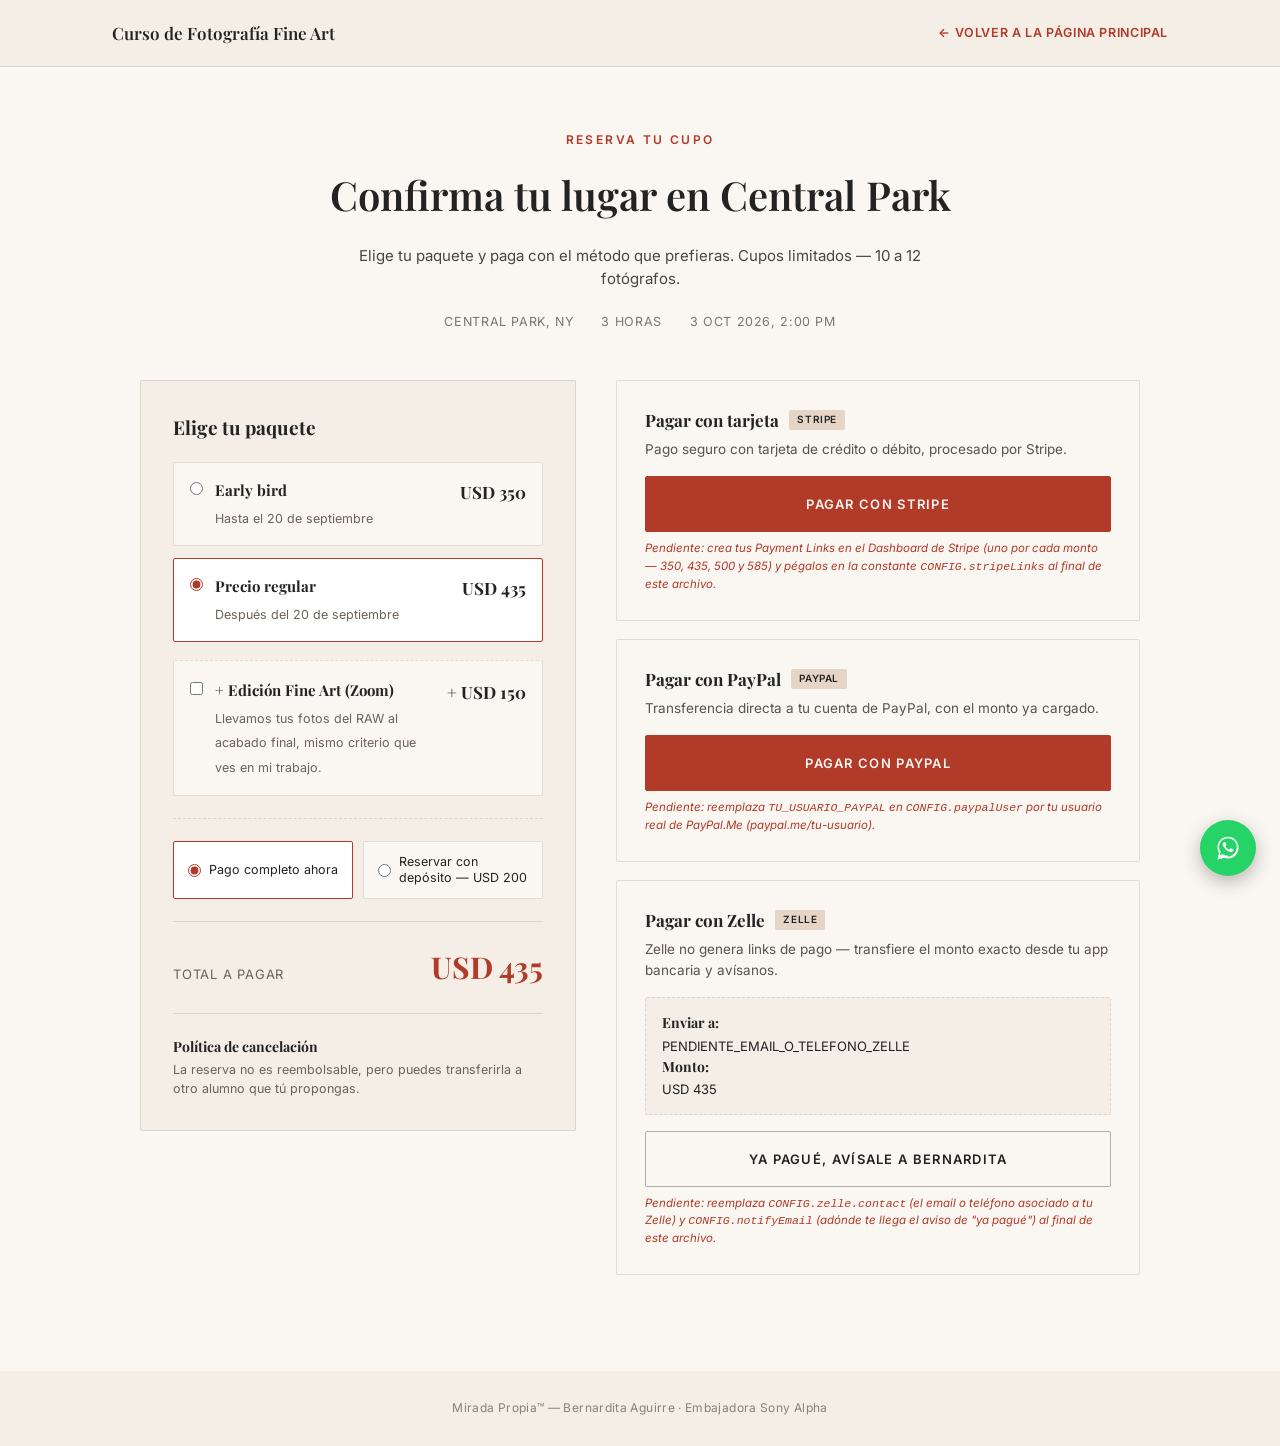
==== reserva.html @ dbe8ed49 "Rediseño del hero y 'Cómo funciona', logo real, WhatsApp, depósito $200, sección de transformación y" ====
<!DOCTYPE html>
<html lang="es">
<head>
<meta charset="UTF-8">
<meta name="viewport" content="width=device-width, initial-scale=1.0">
<title>Reserva tu cupo — Mirada Propia</title>
<link rel="preconnect" href="https://fonts.googleapis.com">
<link href="https://fonts.googleapis.com/css2?family=Playfair+Display:ital,wght@0,500;0,600;0,700;0,800;0,900;1,400;1,500;1,600&family=Inter:wght@400;500;600&display=swap" rel="stylesheet">
<meta name="description" content="Reserva tu cupo para el taller Mirada Propia en Central Park — 3 de octubre 2026. Paga con Stripe, PayPal o Zelle.">
<meta property="og:type" content="website">
<meta property="og:title" content="Reserva tu cupo — Mirada Propia">
<meta property="og:description" content="Taller de retrato Fine Art en Central Park, 3 de octubre 2026. Cupos limitados — 10 a 12 fotógrafos.">
<meta name="robots" content="noindex">
<link rel="icon" type="image/svg+xml" href="favicon.svg">
<link rel="stylesheet" href="styles.css">
</head>
<body>

<div class="page-header">
  <div class="wrap">
    <div class="brand">Curso de Fotografía Fine Art</div>
    <a href="index.html" class="back">← Volver a la página principal</a>
  </div>
</div>

<section class="checkout">
  <div class="wrap">
    <div class="checkout-head">
      <div class="kicker">Reserva tu cupo</div>
      <h1>Confirma tu lugar en Central Park</h1>
      <p>Elige tu paquete y paga con el método que prefieras. Cupos limitados — 10 a 12 fotógrafos.</p>
      <div class="checkout-facts">
        <span>Central Park, NY</span>
        <span>3 horas</span>
        <span>3 oct 2026, 2:00 PM</span>
      </div>
    </div>

    <div class="checkout-grid">
      <!-- ============ PACKAGE SELECTOR ============ -->
      <div class="package-card">
        <h2>Elige tu paquete</h2>

        <label class="package-option">
          <input type="radio" name="package" value="350" id="pkg-early" checked>
          <div class="opt-label">
            <b>Early bird</b>
            <span>Hasta el 20 de septiembre</span>
          </div>
          <div class="opt-price">USD 350</div>
        </label>

        <label class="package-option">
          <input type="radio" name="package" value="435" id="pkg-regular">
          <div class="opt-label">
            <b>Precio regular</b>
            <span>Después del 20 de septiembre</span>
          </div>
          <div class="opt-price">USD 435</div>
        </label>

        <label class="package-option addon-option">
          <input type="checkbox" id="pkg-addon" value="150">
          <div class="opt-label">
            <b>+ Edición Fine Art (Zoom)</b>
            <span>Llevamos tus fotos del RAW al acabado final, mismo criterio que ves en mi trabajo.</span>
          </div>
          <div class="opt-price">+ USD 150</div>
        </label>

        <div class="payment-mode">
          <label class="pm-option">
            <input type="radio" name="paymode" value="full" id="pm-full" checked>
            <span>Pago completo ahora</span>
          </label>
          <label class="pm-option">
            <input type="radio" name="paymode" value="deposit" id="pm-deposit">
            <span>Reservar con depósito — USD 200</span>
          </label>
        </div>

        <div class="total-row">
          <span class="label" id="total-label">Total a pagar</span>
          <span class="num">USD <span id="total-amount">350</span></span>
        </div>
        <div class="balance-row" id="balance-row">
          Saldo pendiente (se paga antes del taller): <b>USD <span id="balance-amount">150</span></b>
        </div>

        <div class="cancellation-note">
          <b>Política de cancelación</b>
          La reserva no es reembolsable, pero puedes transferirla a otro alumno que tú propongas.
        </div>
      </div>

      <!-- ============ PAYMENT METHODS ============ -->
      <div class="pay-methods">
        <div class="pay-card">
          <h3>Pagar con tarjeta <span class="pay-badge">Stripe</span></h3>
          <p>Pago seguro con tarjeta de crédito o débito, procesado por Stripe.</p>
          <a href="#" id="stripe-btn" class="btn" target="_blank" rel="noopener">Pagar con Stripe</a>
          <div class="placeholder-note">Pendiente: crea tus Payment Links en el Dashboard de Stripe (uno por cada monto — 350, 435, 500 y 585) y pégalos en la constante <code>CONFIG.stripeLinks</code> al final de este archivo.</div>
        </div>

        <div class="pay-card">
          <h3>Pagar con PayPal <span class="pay-badge">PayPal</span></h3>
          <p>Transferencia directa a tu cuenta de PayPal, con el monto ya cargado.</p>
          <a href="#" id="paypal-btn" class="btn" target="_blank" rel="noopener">Pagar con PayPal</a>
          <div class="placeholder-note">Pendiente: reemplaza <code>TU_USUARIO_PAYPAL</code> en <code>CONFIG.paypalUser</code> por tu usuario real de PayPal.Me (paypal.me/tu-usuario).</div>
        </div>

        <div class="pay-card">
          <h3>Pagar con Zelle <span class="pay-badge">Zelle</span></h3>
          <p>Zelle no genera links de pago — transfiere el monto exacto desde tu app bancaria y avísanos.</p>
          <div class="zelle-box">
            <b>Enviar a:</b>
            <span id="zelle-contact">PENDIENTE_EMAIL_O_TELEFONO_ZELLE</span><br>
            <b>Monto:</b> USD <span id="zelle-amount">350</span>
          </div>
          <a href="#" id="zelle-confirm-btn" class="btn ghost">Ya pagué, avísale a Bernardita</a>
          <div class="placeholder-note">Pendiente: reemplaza <code>CONFIG.zelle.contact</code> (el email o teléfono asociado a tu Zelle) y <code>CONFIG.notifyEmail</code> (adónde te llega el aviso de "ya pagué") al final de este archivo.</div>
        </div>
      </div>
    </div>
  </div>
</section>

<footer>
  Mirada Propia™ — Bernardita Aguirre · Embajadora Sony Alpha
</footer>

<a href="#" id="whatsapp-float" class="whatsapp-float" target="_blank" rel="noopener" aria-label="Contactar por WhatsApp">
  <svg viewBox="0 0 32 32" aria-hidden="true"><path d="M16.02 3C9.4 3 4 8.4 4 15.02c0 2.35.66 4.55 1.8 6.43L4 29l7.72-1.76a12.9 12.9 0 0 0 4.3.74h.01c6.62 0 12.02-5.4 12.02-12.02C28.05 8.4 22.64 3 16.02 3zm0 21.9h-.01a10.1 10.1 0 0 1-5.14-1.41l-.37-.22-3.83.87.87-3.74-.24-.38a9.98 9.98 0 0 1-1.55-5.3C5.75 9.42 10.34 4.9 16.02 4.9c2.68 0 5.2 1.05 7.09 2.94a9.9 9.9 0 0 1 2.93 7.08c0 5.6-4.6 10.98-10.02 10.98zm5.5-7.65c-.3-.15-1.77-.87-2.04-.97-.27-.1-.47-.15-.67.15-.2.3-.77.97-.94 1.17-.17.2-.35.22-.65.07-.3-.15-1.25-.46-2.38-1.47-.88-.78-1.47-1.75-1.65-2.05-.17-.3-.02-.46.13-.6.13-.13.3-.35.45-.52.15-.17.2-.3.3-.5.1-.2.05-.37-.02-.52-.07-.15-.67-1.62-.92-2.22-.24-.58-.49-.5-.67-.51h-.57c-.2 0-.52.07-.79.37-.27.3-1.04 1.02-1.04 2.48 0 1.46 1.07 2.87 1.22 3.07.15.2 2.1 3.2 5.08 4.49.71.31 1.26.49 1.69.62.71.23 1.36.2 1.87.12.57-.08 1.77-.72 2.02-1.42.25-.7.25-1.3.17-1.42-.07-.13-.27-.2-.57-.35z"/></svg>
</a>

<script>
  // ======================================================================
  // CONFIGURACIÓN — reemplaza estos valores antes de publicar la página.
  // ======================================================================
  const CONFIG = {
    // Un Payment Link de Stripe por cada monto posible (Dashboard → Payment Links).
    // 200 = solo el depósito de reserva (mismo monto sin importar el paquete elegido).
    stripeLinks: {
      200: "PEGA_AQUI_TU_STRIPE_PAYMENT_LINK_DEPOSITO",
      350: "PEGA_AQUI_TU_STRIPE_PAYMENT_LINK_EARLYBIRD",
      435: "PEGA_AQUI_TU_STRIPE_PAYMENT_LINK_REGULAR",
      500: "PEGA_AQUI_TU_STRIPE_PAYMENT_LINK_EARLYBIRD_MAS_EDICION",
      585: "PEGA_AQUI_TU_STRIPE_PAYMENT_LINK_REGULAR_MAS_EDICION"
    },
    // Tu usuario de PayPal.Me (sin la URL completa, solo el usuario).
    paypalUser: "TU_USUARIO_PAYPAL",
    zelle: {
      // Email o teléfono asociado a tu cuenta de Zelle.
      contact: "PENDIENTE_EMAIL_O_TELEFONO_ZELLE"
    },
    // A este correo llega el aviso cuando alguien confirma un pago por Zelle.
    notifyEmail: "PENDIENTE_TU_EMAIL@ejemplo.com",
    // Tu número de WhatsApp con código de país, solo dígitos.
    whatsappNumber: "56992388751"
  };
  // ======================================================================

  const DEPOSIT_AMOUNT = 200;
  const EARLY_BIRD_CUTOFF = new Date("2026-09-20T23:59:59");

  const pkgEarly = document.getElementById("pkg-early");
  const pkgRegular = document.getElementById("pkg-regular");
  const pkgAddon = document.getElementById("pkg-addon");
  const pmFull = document.getElementById("pm-full");
  const pmDeposit = document.getElementById("pm-deposit");
  const totalEl = document.getElementById("total-amount");
  const totalLabelEl = document.getElementById("total-label");
  const balanceRow = document.getElementById("balance-row");
  const balanceAmountEl = document.getElementById("balance-amount");
  const zelleAmountEl = document.getElementById("zelle-amount");
  const zelleContactEl = document.getElementById("zelle-contact");
  const stripeBtn = document.getElementById("stripe-btn");
  const paypalBtn = document.getElementById("paypal-btn");
  const zelleConfirmBtn = document.getElementById("zelle-confirm-btn");
  const whatsappFloat = document.getElementById("whatsapp-float");

  function currentPackagePrice() {
    return pkgRegular.checked ? 435 : 350;
  }

  function updateTotal() {
    const packageTotal = currentPackagePrice() + (pkgAddon.checked ? 150 : 0);
    const isDeposit = pmDeposit.checked;
    const amountDue = isDeposit ? DEPOSIT_AMOUNT : packageTotal;

    totalEl.textContent = amountDue;
    totalLabelEl.textContent = isDeposit ? "Depósito para reservar" : "Total a pagar";
    balanceRow.style.display = isDeposit ? "block" : "none";
    if (isDeposit) balanceAmountEl.textContent = packageTotal - DEPOSIT_AMOUNT;

    zelleAmountEl.textContent = amountDue;
    zelleContactEl.textContent = CONFIG.zelle.contact;

    const stripeLink = CONFIG.stripeLinks[amountDue] || "#";
    stripeBtn.href = stripeLink;

    paypalBtn.href = "https://paypal.me/" + CONFIG.paypalUser + "/" + amountDue;

    const subject = encodeURIComponent((isDeposit ? "Depósito" : "Pago") + " por Zelle — Mirada Propia");
    const body = encodeURIComponent(
      "Hola Bernardita,\n\nAcabo de transferir USD " + amountDue + " por Zelle para " +
      (isDeposit ? "reservar mi cupo (depósito, saldo pendiente USD " + (packageTotal - DEPOSIT_AMOUNT) + ")" : "reservar mi cupo") +
      " en el taller del 3 de octubre.\n\nNombre: \n"
    );
    zelleConfirmBtn.href = "mailto:" + CONFIG.notifyEmail + "?subject=" + subject + "&body=" + body;
  }

  function warnIfPlaceholder(e, href, label) {
    if (!href || href === "#" || href.indexOf("PEGA_AQUI") !== -1 || href.indexOf("TU_USUARIO") !== -1 || href.indexOf("PENDIENTE") !== -1) {
      e.preventDefault();
      alert("Falta configurar " + label + " en reserva.html antes de publicar esta página (ver CONFIG al final del archivo).");
    }
  }

  stripeBtn.addEventListener("click", (e) => warnIfPlaceholder(e, stripeBtn.getAttribute("href"), "el link de Stripe"));
  paypalBtn.addEventListener("click", (e) => warnIfPlaceholder(e, paypalBtn.getAttribute("href"), "tu usuario de PayPal"));
  zelleConfirmBtn.addEventListener("click", (e) => warnIfPlaceholder(e, zelleConfirmBtn.getAttribute("href"), "el email de aviso de Zelle"));
  whatsappFloat.addEventListener("click", (e) => warnIfPlaceholder(e, "https://wa.me/" + CONFIG.whatsappNumber, "tu número de WhatsApp"));

  const waText = encodeURIComponent("Hola Bernardita, tengo una consulta sobre el taller en Central Park.");
  whatsappFloat.href = "https://wa.me/" + CONFIG.whatsappNumber + "?text=" + waText;

  [pkgEarly, pkgRegular, pkgAddon, pmFull, pmDeposit].forEach((el) => el.addEventListener("change", updateTotal));

  // Selección por defecto según la fecha: antes del corte, early bird; después, regular.
  if (new Date() > EARLY_BIRD_CUTOFF) {
    pkgRegular.checked = true;
  }

  // Si se llega desde index.html con ?addon=1, se pre-marca la edición Fine Art.
  const params = new URLSearchParams(window.location.search);
  if (params.get("addon") === "1") {
    pkgAddon.checked = true;
  }

  updateTotal();
</script>

</body>
</html>
---- styles.css ----
:root{
  --terracotta:#B23A28;
  --terracotta-light:#D14E3A;
  --cream:#FAF6F1;
  --cream-dark:#F4EEE6;
  --ink:#232323;
  --gold:#B8945F;
  --deep:#E5D5C6;
  --deep-dark:#D6C2AE;
  --line: rgba(35,35,35,0.12);
  --serif: 'Playfair Display', serif;
  --script: 'Playfair Display', serif;
  --sans: 'Inter', sans-serif;
}
*{box-sizing:border-box; margin:0; padding:0;}
html{scroll-behavior:smooth;}
section[id], div[id]{scroll-margin-top:88px;}
body{
  background:var(--cream);
  color:var(--ink);
  font-family:var(--sans);
  -webkit-font-smoothing:antialiased;
  line-height:1.55;
}
img, .ph{display:block; width:100%;}
.wrap{max-width:1120px; margin:0 auto; padding:0 32px;}
a{color:inherit; text-decoration:none;}

.eyebrow{
  font-family:var(--sans);
  font-size:12px;
  letter-spacing:.22em;
  text-transform:uppercase;
  font-weight:600;
}

/* ---------- PHOTOS ---------- */
.ph{
  position:relative;
  overflow:hidden;
  display:flex; align-items:flex-end;
}
.ph img{
  display:block;
  width:100%;
  height:auto;
}

/* ---------- BUTTONS ---------- */
.btn{
  display:inline-block;
  background:var(--terracotta);
  color:var(--cream);
  font-family:var(--sans);
  font-weight:600;
  font-size:13px;
  letter-spacing:.1em;
  text-transform:uppercase;
  padding:17px 34px;
  border-radius:2px;
  transition:background .2s ease, transform .2s ease;
  border:1px solid var(--terracotta);
  cursor:pointer;
}
.btn:hover{background:var(--terracotta-light); transform:translateY(-1px);}
.btn.ghost{
  background:transparent;
  color:var(--ink);
  border:1px solid rgba(35,35,35,.35);
}
.btn.ghost:hover{border-color:var(--ink); background:rgba(35,35,35,.06);}
.btn:disabled{opacity:.45; cursor:not-allowed; transform:none;}

/* ---------- NAV ---------- */
.site-nav{
  position:fixed;
  top:0; left:0; right:0;
  z-index:100;
  padding:22px 0;
  transition:background .25s ease, padding .25s ease, box-shadow .25s ease;
}
.site-nav .wrap{
  display:flex;
  align-items:center;
  justify-content:space-between;
  gap:24px;
}
.nav-brand{
  display:flex;
  align-items:center;
  gap:10px;
}
.nav-logo-mark{
  height:32px;
  width:auto;
  display:block;
  filter:none;
  transition:filter .25s ease;
}
.site-nav.scrolled .nav-logo-mark{filter:invert(1);}
.nav-logo-word{
  font-family:var(--sans);
  font-size:15px;
  font-weight:700;
  letter-spacing:.01em;
  color:var(--cream);
  transition:color .25s ease;
}
.nav-logo-word em{font-style:italic; font-weight:400;}
.nav-links{
  list-style:none;
  display:flex;
  align-items:center;
  gap:30px;
}
.nav-links a{
  font-family:var(--sans);
  font-size:12px;
  font-weight:600;
  letter-spacing:.08em;
  text-transform:uppercase;
  color:var(--cream);
  transition:color .2s ease;
}
.nav-links a:hover{color:var(--gold);}
.nav-links .nav-cta{
  background:var(--terracotta);
  color:var(--cream) !important;
  padding:11px 22px;
  border-radius:2px;
  border:1px solid var(--terracotta);
}
.nav-links .nav-cta:hover{background:var(--terracotta-light);}
.nav-toggle{
  display:none;
  background:none;
  border:none;
  color:var(--cream);
  padding:4px;
  cursor:pointer;
  transition:color .25s ease;
}
.nav-toggle svg{width:24px; height:24px; display:block;}

.site-nav.scrolled{
  background:rgba(250,246,241,.96);
  backdrop-filter:blur(6px);
  box-shadow:0 2px 14px rgba(35,35,35,.1);
  padding:14px 0;
}
.site-nav.scrolled .nav-logo-word,
.site-nav.scrolled .nav-links a,
.site-nav.scrolled .nav-toggle{color:var(--ink);}
.site-nav.scrolled .nav-links a:hover{color:var(--terracotta);}
.site-nav.scrolled .nav-links .nav-cta{color:var(--cream) !important;}

@media (max-width:860px){
  .nav-toggle{display:block;}
  .nav-links{
    position:absolute;
    top:100%; left:0; right:0;
    flex-direction:column;
    align-items:stretch;
    gap:0;
    background:var(--cream);
    max-height:0;
    overflow:hidden;
    transition:max-height .3s ease;
  }
  .nav-links.open{max-height:440px;}
  .nav-links li{border-bottom:1px solid var(--line);}
  .nav-links a{display:block; padding:16px 22px; color:var(--ink) !important;}
  .nav-links .nav-cta{margin:14px 22px; text-align:center; display:block;}
}

/* ---------- HERO ---------- */
.hero-band .ph{
  border-radius:0;
  position:relative;
  height:88vh;
  min-height:580px;
  max-height:760px;
}
.hero-band .ph img{
  position:absolute;
  inset:0;
  width:100%;
  height:100%;
  object-fit:cover;
}
.hero-overlay{
  position:absolute;
  inset:0;
  display:flex;
  align-items:center;
  padding:40px 0;
}
.hero-overlay .wrap{
  margin:0;
  max-width:none;
  padding:0 0 0 clamp(24px,6vw,80px);
}
.hero-overlay-panel{max-width:460px;}
.hero-overlay-panel .eyebrow{color:var(--terracotta); text-shadow:0 1px 10px rgba(0,0,0,.35);}
.hero-rule{width:48px; height:2px; background:var(--terracotta); margin:18px 0 20px;}
.hero-overlay-panel h1{
  font-family:var(--serif);
  font-weight:800;
  letter-spacing:-.01em;
  color:var(--cream);
  font-size:clamp(32px,4vw,50px);
  line-height:1.1;
  text-shadow:0 2px 20px rgba(0,0,0,.45);
}
.hero-overlay-panel h1 em{
  font-family:var(--script);
  font-style:italic;
  font-weight:400;
  color:var(--terracotta);
  display:block;
  font-size:.62em;
  line-height:1.3;
  margin-top:8px;
}
.hero-tag{
  font-family:var(--sans);
  font-size:12.5px;
  font-weight:600;
  letter-spacing:.14em;
  text-transform:uppercase;
  color:var(--cream);
  margin-top:20px;
  text-shadow:0 1px 10px rgba(0,0,0,.35);
}
.hero-sub{
  font-family:var(--serif);
  font-style:italic;
  color:var(--cream);
  font-size:clamp(16px,1.8vw,19px);
  margin-top:2px;
  text-shadow:0 1px 12px rgba(0,0,0,.4);
}
.hero-stats{
  display:flex;
  gap:22px;
  flex-wrap:wrap;
  margin:26px 0 30px;
}
.ho-stat{
  display:flex;
  align-items:center;
  gap:8px;
  color:var(--cream);
  text-shadow:0 1px 8px rgba(0,0,0,.4);
}
.ho-stat svg{width:18px; height:18px; flex:none; stroke:var(--cream); filter:drop-shadow(0 1px 6px rgba(0,0,0,.4));}
.ho-stat span{
  font-family:var(--sans);
  font-size:11.5px;
  font-weight:600;
  letter-spacing:.05em;
  text-transform:uppercase;
}

/* ---------- SECTION (generic) ---------- */
.section{padding:96px 0;}
.kicker{
  font-family:var(--sans);
  font-size:12px;
  letter-spacing:.2em;
  text-transform:uppercase;
  color:var(--terracotta);
  font-weight:600;
  margin-bottom:14px;
}
.section h2{
  font-family:var(--serif);
  font-weight:600;
  font-size:clamp(28px,3.2vw,38px);
  line-height:1.15;
  margin-bottom:22px;
}
.section p{font-size:15.5px; color:#3f3a35; margin-bottom:14px; max-width:52ch;}

/* ---------- CÓMO FUNCIONA (sección 1: intro + foto) ---------- */
.how-intro-grid{
  display:grid;
  grid-template-columns:1.05fr 0.95fr;
  gap:56px;
  align-items:center;
}
.how-text h2{
  font-family:var(--serif);
  font-weight:600;
  font-size:clamp(28px,3.2vw,38px);
  line-height:1.15;
  margin-bottom:0;
}
.how-text h2 em{
  font-family:var(--script);
  font-style:italic;
  font-weight:400;
  color:var(--terracotta);
}
.how-rule{width:48px; height:2px; background:var(--terracotta); margin:22px 0;}
.how-text p{font-size:15px; color:#3f3a35; margin-bottom:12px; max-width:44ch;}
.how-text p strong{color:var(--ink); font-weight:600;}
.how-mini-stats{
  display:flex;
  flex-wrap:wrap;
  gap:22px;
  margin-top:26px;
  padding-top:24px;
  border-top:1px solid var(--line);
}
.mini-stat{display:flex; flex-direction:column; align-items:center; gap:7px; width:60px;}
.mini-stat svg{width:20px; height:20px; stroke:var(--terracotta);}
.mini-stat span{font-size:10.5px; letter-spacing:.05em; text-transform:uppercase; color:#6b6259; text-align:center;}
.how-photo .ph{border-radius:4px; min-height:280px;}

/* ---------- CÓMO FUNCIONA (sección 2: los 5 pasos) ---------- */
.steps-section{padding:96px 0; background:var(--cream-dark);}
.steps-head{text-align:center; max-width:560px; margin:0 auto 56px;}
.steps-head .kicker{justify-content:center; display:flex;}
.steps-head h2{font-family:var(--serif); font-weight:600; font-size:clamp(26px,3vw,34px);}
.steps-grid{
  display:grid;
  grid-template-columns:repeat(5,1fr);
  gap:28px;
}
.step-card{text-align:center;}
.step-icon{
  width:56px; height:56px;
  border-radius:50%;
  background:var(--cream);
  border:1.5px solid var(--gold);
  display:flex; align-items:center; justify-content:center;
  margin:0 auto 18px;
}
.step-icon svg{width:22px; height:22px; stroke:var(--terracotta);}
.step-card h3{
  font-family:var(--sans);
  font-size:12px;
  font-weight:700;
  letter-spacing:.07em;
  text-transform:uppercase;
  color:var(--ink);
  margin-bottom:8px;
}
.step-card p{font-size:13px; color:#5a534c; line-height:1.5;}

/* ---------- FOR WHO ---------- */
.forwho{
  background:var(--deep);
  color:var(--ink);
  padding:96px 0;
}
.forwho-grid{
  display:grid;
  grid-template-columns:1fr 0.8fr 1fr;
  gap:0;
  align-items:stretch;
}
.fw-col{padding:8px 40px;}
.fw-col.yes{border-right:1px solid rgba(35,35,35,.15);}
.fw-col.no{border-left:1px solid rgba(35,35,35,.15);}
.fw-col h3{
  font-family:var(--serif);
  font-weight:600;
  font-size:22px;
  margin-bottom:24px;
}
.fw-col.yes h3{color:var(--terracotta);}
.fw-list{list-style:none;}
.fw-list li{
  display:flex; gap:12px;
  font-size:14.5px;
  color:rgba(35,35,35,.82);
  margin-bottom:16px;
  line-height:1.4;
}
.fw-list.yes svg{stroke:var(--terracotta); flex:none; width:17px; height:17px; margin-top:2px;}
.fw-list.no svg{stroke:rgba(35,35,35,.4); flex:none; width:17px; height:17px; margin-top:2px;}
.fw-list.no li{color:rgba(35,35,35,.55);}
.fw-photo .ph{border-radius:2px; align-self:center;}
.fw-final{
  margin-top:20px;
  font-family:var(--script);
  font-style:italic;
  font-size:24px;
  color:var(--terracotta);
}

/* ---------- TRANSFORMACIÓN ---------- */
.transform{background:var(--cream-dark); padding:96px 0;}
.transform .kicker{justify-content:center; display:flex;}
.transform > .wrap > h2{
  text-align:center;
  font-family:var(--serif);
  font-weight:600;
  font-size:clamp(26px,3vw,36px);
  max-width:620px;
  margin:0 auto 48px;
}
.transform-grid{
  display:grid;
  grid-template-columns:1fr auto 1fr;
  gap:28px;
  align-items:center;
  max-width:820px;
  margin:0 auto;
}
.transform-col{
  background:var(--cream);
  border:1px solid var(--line);
  border-radius:2px;
  padding:32px 30px;
}
.transform-col.after{border-color:var(--terracotta); background:#fff;}
.transform-col h3{
  font-family:var(--sans);
  font-size:11.5px;
  font-weight:700;
  letter-spacing:.1em;
  text-transform:uppercase;
  margin-bottom:18px;
  color:#8a8177;
}
.transform-col.after h3{color:var(--terracotta);}
.transform-col ul{list-style:none;}
.transform-col li{
  font-size:14px;
  line-height:1.5;
  margin-bottom:14px;
  padding-left:22px;
  position:relative;
  color:#4a453f;
}
.transform-col li:last-child{margin-bottom:0;}
.transform-col.before li::before{content:"–"; position:absolute; left:0; color:#a39c92;}
.transform-col.after li::before{content:"✓"; position:absolute; left:0; color:var(--terracotta); font-weight:700;}
.transform-arrow{
  font-family:var(--serif);
  font-size:26px;
  color:var(--terracotta);
}
.transform-highlight{
  display:flex;
  align-items:center;
  gap:20px;
  max-width:640px;
  margin:44px auto 0;
  padding:26px 30px;
  background:var(--deep);
  border-radius:2px;
}
.transform-highlight svg{width:32px; height:32px; stroke:var(--terracotta); flex:none;}
.transform-highlight b{display:block; font-family:var(--serif); font-size:16px; margin-bottom:4px; color:var(--ink);}
.transform-highlight span{font-size:13.5px; color:#4a453f; line-height:1.4;}

/* ---------- PRICING ---------- */
.pricing{padding:96px 0; background:var(--cream);}
.price-grid{
  display:grid;
  grid-template-columns:1.1fr 1fr;
  gap:28px;
  align-items:stretch;
}
.price-card{
  background:var(--cream-dark);
  border:1px solid var(--line);
  padding:44px 40px;
  border-radius:2px;
}
.price-card.dark{
  background:var(--deep);
  color:var(--ink);
  border:none;
}
.price-card .kicker{margin-bottom:6px;}
.price-card.dark .kicker{color:var(--terracotta);}
.price-row{
  display:flex;
  gap:36px;
  margin:26px 0 28px;
  padding-bottom:28px;
  border-bottom:1px solid var(--line);
}
.price-card.dark .price-row{border-bottom-color:rgba(35,35,35,.15);}
.price-block b.tag{
  display:inline-block;
  font-size:10.5px;
  letter-spacing:.08em;
  text-transform:uppercase;
  background:var(--terracotta);
  color:var(--cream);
  padding:3px 8px;
  border-radius:2px;
  margin-bottom:10px;
}
.price-block .num{
  font-family:var(--serif);
  font-weight:700;
  font-size:38px;
  display:block;
}
.price-block .label{
  font-size:12px;
  letter-spacing:.06em;
  text-transform:uppercase;
  color:#6b6259;
}
.price-card.dark .price-block .label{color:rgba(35,35,35,.6);}
.price-note{font-size:13px; color:#6b6259;}
.price-card.dark .price-note{color:rgba(35,35,35,.65);}
.price-card h3{font-family:var(--serif); font-size:23px; margin:14px 0 12px;}
.price-card p{font-size:14.5px; color:#4a453f; margin-bottom:22px;}
.price-card.dark p{color:rgba(35,35,35,.78);}
.upsell-price{
  font-family:var(--serif);
  font-weight:700;
  font-size:32px;
  color:var(--terracotta);
  margin-bottom:20px;
  display:block;
}

/* ---------- CLOSING ---------- */
.closing{
  position:relative;
  background:var(--deep);
  color:var(--ink);
  padding:88px 0 76px;
  text-align:center;
}
.closing-inner{position:relative; z-index:1;}
.closing .eyebrow{color:var(--terracotta); justify-content:center; display:flex; margin-bottom:18px;}
.closing h2{
  font-family:var(--serif);
  font-weight:600;
  font-size:clamp(28px,3.4vw,40px);
  margin-bottom:16px;
}
.closing-script{
  font-family:var(--script);
  font-style:italic;
  font-size:34px;
  color:var(--terracotta);
  margin-bottom:36px;
}
.closing-facts{
  display:flex; gap:32px; justify-content:center; flex-wrap:wrap;
  margin-top:40px;
  font-size:12.5px;
  letter-spacing:.05em;
  text-transform:uppercase;
  color:rgba(35,35,35,.6);
}

/* ---------- INSTRUCTOR BIO STRIP ---------- */
.bio-strip{
  background:var(--cream-dark);
  padding:34px 0;
  border-bottom:1px solid var(--line);
}
.bio-strip .wrap{
  display:flex;
  align-items:center;
  gap:22px;
}
.bio-photo{
  width:64px; height:64px;
  border-radius:50%;
  overflow:hidden;
  flex:none;
  border:2px solid var(--gold);
}
.bio-photo img{width:100%; height:100%; object-fit:cover; display:block;}
.bio-text b{
  font-family:var(--serif);
  font-size:16px;
  display:block;
}
.bio-text span{
  font-size:13px;
  color:#6b6259;
}

/* ---------- TESTIMONIALS ---------- */
.testimonials{background:var(--cream-dark); padding:88px 0;}
.testimonials .kicker{justify-content:center; display:flex;}
.testimonials-head{text-align:center; margin-bottom:44px;}
.testimonials-head h2{
  font-family:var(--serif); font-weight:600;
  font-size:clamp(24px,2.8vw,30px);
}
.t-grid{
  display:grid;
  grid-template-columns:repeat(3,1fr);
  gap:24px;
}
.t-card{
  background:var(--cream);
  border:1px solid var(--line);
  border-radius:2px;
  padding:34px 26px 28px;
  text-align:center;
}
.t-photo{
  width:76px; height:76px;
  border-radius:50%;
  overflow:hidden;
  margin:0 auto 18px;
  border:2px solid var(--gold);
}
.t-photo img{width:100%; height:100%; object-fit:cover; display:block;}
.t-card p{
  font-size:14px;
  color:#4a453f;
  line-height:1.55;
  margin-bottom:16px;
  text-align:left;
}
.t-name{
  font-family:var(--script);
  font-style:italic;
  font-size:22px;
  color:var(--terracotta);
}
@media (max-width:860px){
  .t-grid{grid-template-columns:1fr;}
}

/* ---------- BIO SECTION ---------- */
.bio-section{
  padding:96px 0;
  background:var(--cream);
}
.bio-section .kicker{justify-content:center; display:flex; margin-bottom:36px;}
.bio-split{
  display:grid;
  grid-template-columns:0.8fr 1.2fr;
  gap:56px;
  align-items:center;
  max-width:980px;
  margin:0 auto;
}
.bio-split .ph{border-radius:4px; aspect-ratio:4/5;}
.bio-text-col{text-align:left;}
.bio-section h2{
  font-family:var(--serif);
  font-weight:600;
  font-size:clamp(26px,3vw,34px);
  margin-bottom:28px;
}
.bio-section p{
  font-size:15.5px;
  color:#3f3a35;
  line-height:1.65;
  margin-bottom:16px;
  text-align:left;
}
.bio-section p strong{color:var(--ink);}
.bio-quote{
  font-family:var(--script);
  font-style:italic;
  font-size:26px;
  color:var(--terracotta);
  margin-top:28px;
}

footer{
  background:var(--cream-dark);
  padding:28px 0;
  text-align:center;
  font-size:12px;
  color:#8a8177;
  letter-spacing:.03em;
}

/* ---------- FULL-WIDTH PHOTO BANDS ---------- */
.band{
  position:relative;
}
.band .ph{border-radius:0;}

/* ---------- PAGE HEADER (reserva.html) ---------- */
.page-header{
  background:var(--cream-dark);
  border-bottom:1px solid var(--line);
  padding:20px 0;
}
.page-header .wrap{
  display:flex;
  align-items:center;
  justify-content:space-between;
  gap:16px;
}
.page-header .brand{
  font-family:var(--serif);
  font-weight:600;
  font-size:17px;
}
.page-header .back{
  font-size:12.5px;
  letter-spacing:.05em;
  text-transform:uppercase;
  color:var(--terracotta);
  font-weight:600;
}
.page-header .back:hover{text-decoration:underline;}

/* ---------- RESERVA / CHECKOUT ---------- */
.checkout{padding:64px 0 96px;}
.checkout-head{text-align:center; max-width:640px; margin:0 auto 48px;}
.checkout-head .kicker{justify-content:center; display:flex;}
.checkout-head h1{
  font-family:var(--serif);
  font-weight:600;
  font-size:clamp(28px,3.4vw,40px);
  margin:14px 0 18px;
}
.checkout-head p{font-size:15px; color:#4a453f;}
.checkout-facts{
  display:flex; gap:28px; justify-content:center; flex-wrap:wrap;
  margin-top:22px;
  font-size:12.5px;
  letter-spacing:.05em;
  text-transform:uppercase;
  color:rgba(35,35,35,.6);
}

.checkout-grid{
  display:grid;
  grid-template-columns:1fr 1.2fr;
  gap:40px;
  align-items:start;
  max-width:1000px;
  margin:0 auto;
}

.package-card{
  background:var(--cream-dark);
  border:1px solid var(--line);
  border-radius:2px;
  padding:32px;
}
.package-card h2{
  font-family:var(--serif);
  font-size:19px;
  margin-bottom:20px;
}
.package-option{
  display:flex;
  align-items:flex-start;
  gap:12px;
  padding:16px;
  margin-bottom:12px;
  background:var(--cream);
  border:1px solid var(--line);
  border-radius:2px;
  cursor:pointer;
  transition:border-color .15s ease;
}
.package-option:hover{border-color:var(--gold);}
.package-option input{margin-top:3px; accent-color:var(--terracotta);}
.package-option .opt-label{flex:1;}
.package-option b{
  display:block;
  font-family:var(--serif);
  font-size:15px;
  margin-bottom:2px;
}
.package-option span{font-size:12.5px; color:#6b6259;}
.package-option .opt-price{
  font-family:var(--serif);
  font-weight:700;
  font-size:17px;
  white-space:nowrap;
}
.package-option.has-radio input:checked ~ .opt-label,
.package-option:has(input:checked){border-color:var(--terracotta); background:#fff;}

.addon-option{border-top:1px dashed var(--line); margin-top:18px; padding-top:18px;}

.total-row{
  display:flex;
  justify-content:space-between;
  align-items:baseline;
  margin-top:22px;
  padding-top:22px;
  border-top:1px solid var(--line);
}
.total-row .label{font-size:13px; text-transform:uppercase; letter-spacing:.06em; color:#6b6259;}
.total-row .num{font-family:var(--serif); font-weight:700; font-size:30px; color:var(--terracotta);}

.pay-methods{display:flex; flex-direction:column; gap:18px;}
.pay-card{
  background:var(--cream);
  border:1px solid var(--line);
  border-radius:2px;
  padding:26px 28px;
}
.pay-card h3{
  font-family:var(--serif);
  font-size:17px;
  margin-bottom:6px;
  display:flex;
  align-items:center;
  gap:10px;
}
.pay-card .pay-badge{
  font-size:10px;
  letter-spacing:.06em;
  text-transform:uppercase;
  background:var(--deep);
  color:var(--ink);
  padding:2px 8px;
  border-radius:2px;
  font-family:var(--sans);
  font-weight:600;
}
.pay-card p{font-size:13.5px; color:#5a534c; margin-bottom:16px;}
.pay-card .btn{width:100%; text-align:center;}
.zelle-box{
  background:var(--cream-dark);
  border:1px dashed var(--line);
  padding:14px 16px;
  font-size:13px;
  margin-bottom:16px;
  border-radius:2px;
}
.zelle-box b{display:block; font-family:var(--serif); font-size:14px; margin-bottom:2px;}
.placeholder-note{
  font-size:11.5px;
  color:var(--terracotta);
  margin-top:8px;
  font-style:italic;
}

/* ---------- PAYMENT MODE (depósito vs. pago completo) ---------- */
.payment-mode{
  display:flex;
  gap:10px;
  margin-top:22px;
  padding-top:22px;
  border-top:1px dashed var(--line);
}
.pm-option{
  flex:1;
  display:flex;
  align-items:center;
  gap:8px;
  padding:12px 14px;
  background:var(--cream);
  border:1px solid var(--line);
  border-radius:2px;
  cursor:pointer;
  font-size:12.5px;
  line-height:1.3;
  transition:border-color .15s ease, background .15s ease;
}
.pm-option:hover{border-color:var(--gold);}
.pm-option input{accent-color:var(--terracotta); flex:none;}
.pm-option:has(input:checked){border-color:var(--terracotta); background:#fff;}
.balance-row{
  margin-top:10px;
  font-size:12.5px;
  color:#6b6259;
}
.balance-row b{color:var(--ink);}

/* ---------- CANCELLATION NOTE ---------- */
.cancellation-note{
  margin-top:22px;
  padding-top:22px;
  border-top:1px solid var(--line);
  font-size:12.5px;
  color:#6b6259;
  line-height:1.5;
}
.cancellation-note b{
  display:block;
  font-family:var(--serif);
  font-size:14px;
  color:var(--ink);
  margin-bottom:4px;
}

/* ---------- WHATSAPP FLOAT ---------- */
.whatsapp-float{
  position:fixed;
  bottom:24px;
  right:24px;
  width:56px;
  height:56px;
  background:#25D366;
  border-radius:50%;
  display:flex;
  align-items:center;
  justify-content:center;
  box-shadow:0 6px 18px rgba(35,35,35,.3);
  z-index:200;
  transition:transform .2s ease;
}
.whatsapp-float:hover{transform:scale(1.06);}
.whatsapp-float svg{width:28px; height:28px; fill:#fff;}

@media (max-width:860px){
  .hero-band .ph{height:auto; min-height:0; max-height:none;}
  .hero-band .ph img{position:static; height:auto; object-fit:initial;}
  .hero-overlay{position:absolute; align-items:flex-end; padding:0 0 32px;}
  .hero-overlay .wrap{padding-left:22px; padding-right:22px;}
  .hero-overlay-panel{max-width:100%;}
  .how-intro-grid{grid-template-columns:1fr; gap:32px;}
  .how-photo .ph{min-height:220px;}
  .steps-grid{grid-template-columns:1fr 1fr; gap:32px 20px;}
  .forwho-grid{grid-template-columns:1fr; gap:36px;}
  .fw-col.yes{border-right:none; border-bottom:1px solid rgba(35,35,35,.15); padding-bottom:32px;}
  .fw-col.no{border-left:none; padding-top:0;}
  .fw-photo{order:3;}
  .transform-grid{grid-template-columns:1fr; gap:14px; max-width:420px;}
  .transform-arrow{transform:rotate(90deg); text-align:center;}
  .transform-highlight{flex-direction:column; text-align:center; gap:12px;}
  .price-grid{grid-template-columns:1fr;}
  .wrap{padding:0 22px;}
  .section{padding:64px 0;}
  .checkout-grid{grid-template-columns:1fr;}
}
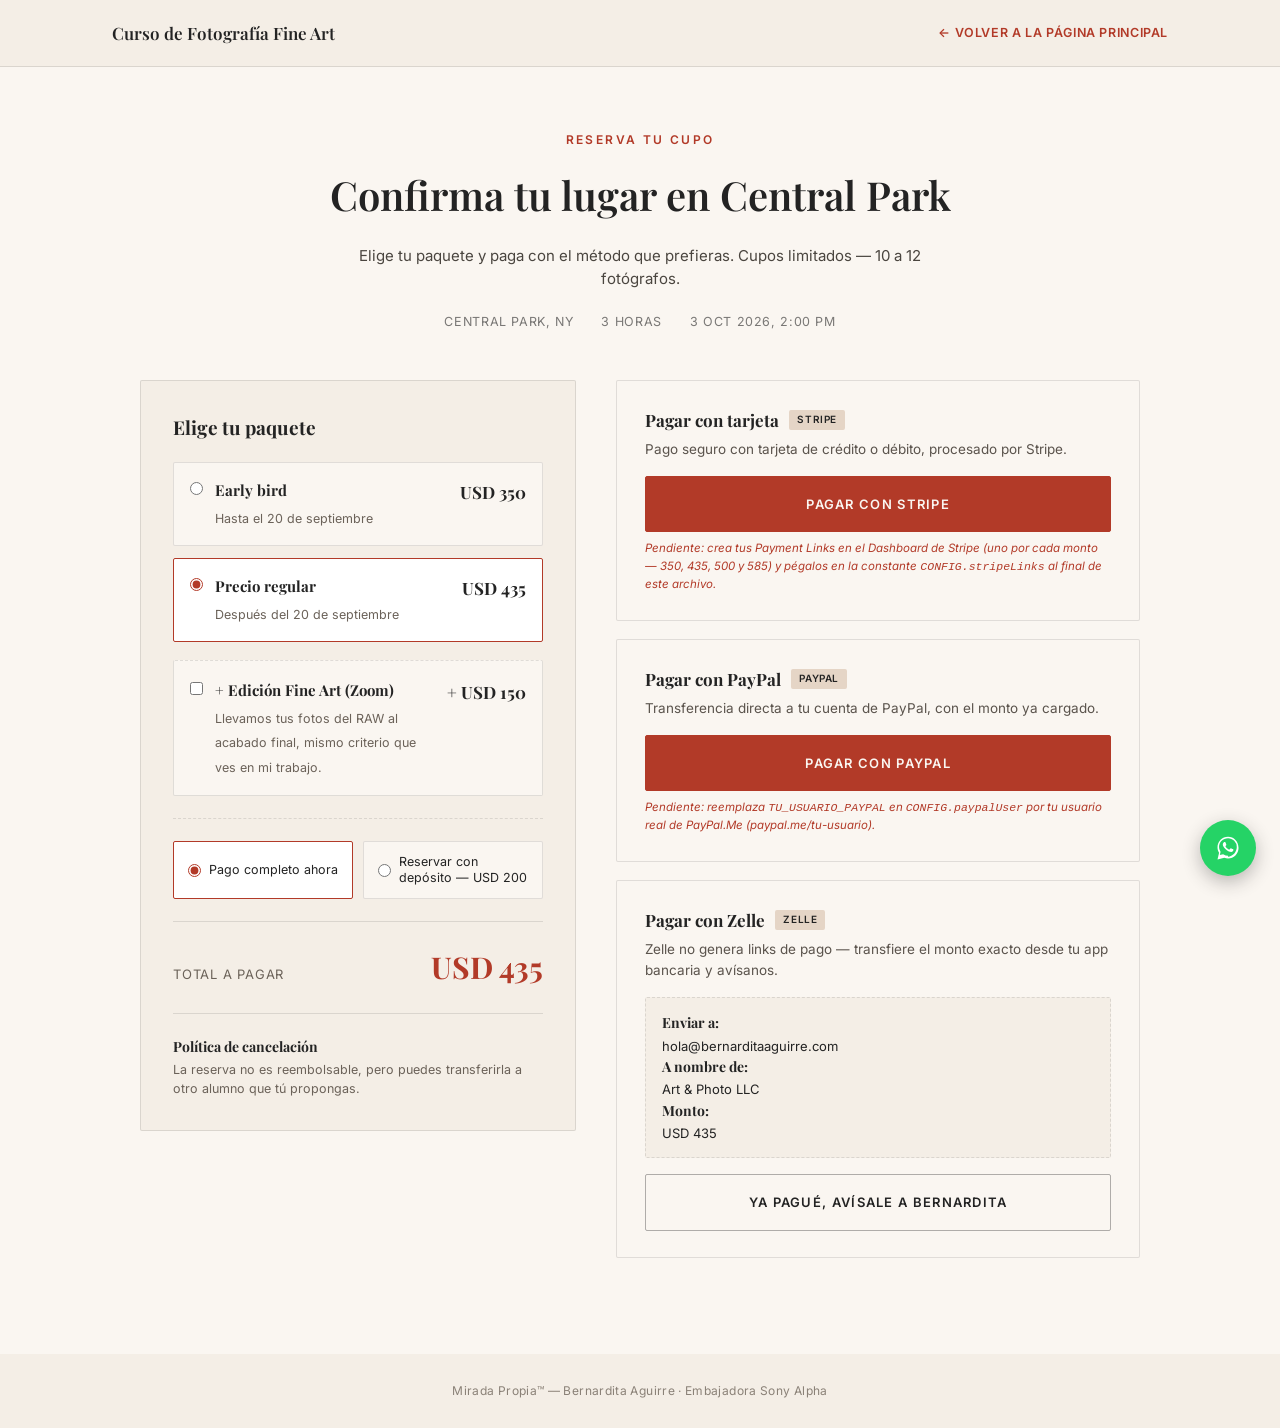
==== commit fdb36be4: "Cargar los datos reales de pago: Stripe, PayPal y Zelle Co-Authored-By: Claude Sonnet 5 <noreply@ant" ====
--- a/reserva.html
+++ b/reserva.html
@@ -115,10 +115,11 @@
           <div class="zelle-box">
             <b>Enviar a:</b>
             <span id="zelle-contact">PENDIENTE_EMAIL_O_TELEFONO_ZELLE</span><br>
+            <b>A nombre de:</b>
+            <span id="zelle-account-name">PENDIENTE</span><br>
             <b>Monto:</b> USD <span id="zelle-amount">350</span>
           </div>
           <a href="#" id="zelle-confirm-btn" class="btn ghost">Ya pagué, avísale a Bernardita</a>
-          <div class="placeholder-note">Pendiente: reemplaza <code>CONFIG.zelle.contact</code> (el email o teléfono asociado a tu Zelle) y <code>CONFIG.notifyEmail</code> (adónde te llega el aviso de "ya pagué") al final de este archivo.</div>
         </div>
       </div>
     </div>
@@ -141,20 +142,22 @@
     // Un Payment Link de Stripe por cada monto posible (Dashboard → Payment Links).
     // 200 = solo el depósito de reserva (mismo monto sin importar el paquete elegido).
     stripeLinks: {
-      200: "PEGA_AQUI_TU_STRIPE_PAYMENT_LINK_DEPOSITO",
-      350: "PEGA_AQUI_TU_STRIPE_PAYMENT_LINK_EARLYBIRD",
-      435: "PEGA_AQUI_TU_STRIPE_PAYMENT_LINK_REGULAR",
-      500: "PEGA_AQUI_TU_STRIPE_PAYMENT_LINK_EARLYBIRD_MAS_EDICION",
-      585: "PEGA_AQUI_TU_STRIPE_PAYMENT_LINK_REGULAR_MAS_EDICION"
+      200: "https://buy.stripe.com/9B66oGfSM8wvebBfAY67S0a",
+      350: "https://buy.stripe.com/00wcN44a45kj6J9coM67S09",
+      435: "https://buy.stripe.com/00w00ibCw7sr7Nd4Wk67S0b",
+      500: "https://buy.stripe.com/3cI4gy21W8wv5F50G467S0c",
+      585: "https://buy.stripe.com/bJeaEWeOI3cb2sTewU67S0d"
     },
     // Tu usuario de PayPal.Me (sin la URL completa, solo el usuario).
-    paypalUser: "TU_USUARIO_PAYPAL",
+    paypalUser: "bernarditaaguirre",
     zelle: {
-      // Email o teléfono asociado a tu cuenta de Zelle.
-      contact: "PENDIENTE_EMAIL_O_TELEFONO_ZELLE"
+      // Email asociado a tu cuenta de Zelle.
+      contact: "hola@bernarditaaguirre.com",
+      // Nombre a nombre de quien está registrada la cuenta Zelle (para que el cliente lo confirme antes de transferir).
+      accountName: "Art & Photo LLC"
     },
     // A este correo llega el aviso cuando alguien confirma un pago por Zelle.
-    notifyEmail: "PENDIENTE_TU_EMAIL@ejemplo.com",
+    notifyEmail: "hola@bernarditaaguirre.com",
     // Tu número de WhatsApp con código de país, solo dígitos.
     whatsappNumber: "56992388751"
   };
@@ -174,6 +177,7 @@
   const balanceAmountEl = document.getElementById("balance-amount");
   const zelleAmountEl = document.getElementById("zelle-amount");
   const zelleContactEl = document.getElementById("zelle-contact");
+  const zelleAccountNameEl = document.getElementById("zelle-account-name");
   const stripeBtn = document.getElementById("stripe-btn");
   const paypalBtn = document.getElementById("paypal-btn");
   const zelleConfirmBtn = document.getElementById("zelle-confirm-btn");
@@ -195,6 +199,7 @@
 
     zelleAmountEl.textContent = amountDue;
     zelleContactEl.textContent = CONFIG.zelle.contact;
+    zelleAccountNameEl.textContent = CONFIG.zelle.accountName;
 
     const stripeLink = CONFIG.stripeLinks[amountDue] || "#";
     stripeBtn.href = stripeLink;
--- a/styles.css
+++ b/styles.css
@@ -174,6 +174,7 @@
 }
 
 /* ---------- HERO ---------- */
+.hero-band{position:relative;}
 .hero-band .ph{
   border-radius:0;
   position:relative;
@@ -201,8 +202,8 @@
   padding:0 0 0 clamp(24px,6vw,80px);
 }
 .hero-overlay-panel{max-width:460px;}
-.hero-overlay-panel .eyebrow{color:var(--terracotta); text-shadow:0 1px 10px rgba(0,0,0,.35);}
-.hero-rule{width:48px; height:2px; background:var(--terracotta); margin:18px 0 20px;}
+.hero-overlay-panel .eyebrow{color:var(--cream); font-size:14px; text-shadow:0 2px 10px rgba(0,0,0,.6);}
+.hero-rule{width:48px; height:2px; background:var(--terracotta); margin:10px 0 8px;}
 .hero-overlay-panel h1{
   font-family:var(--serif);
   font-weight:800;
@@ -216,12 +217,18 @@
   font-family:var(--script);
   font-style:italic;
   font-weight:400;
-  color:var(--terracotta);
+  color:var(--cream);
   display:block;
   font-size:.62em;
   line-height:1.3;
   margin-top:8px;
 }
+.hero-tagline-box{
+  background:radial-gradient(ellipse 120% 140% at 50% 50%, rgba(15,9,6,.62) 0%, rgba(15,9,6,.4) 45%, rgba(15,9,6,0) 82%);
+  padding:24px 34px;
+  margin:6px -34px 0;
+  display:inline-block;
+}
 .hero-tag{
   font-family:var(--sans);
   font-size:12.5px;
@@ -229,37 +236,37 @@
   letter-spacing:.14em;
   text-transform:uppercase;
   color:var(--cream);
-  margin-top:20px;
-  text-shadow:0 1px 10px rgba(0,0,0,.35);
 }
 .hero-sub{
   font-family:var(--serif);
   font-style:italic;
   color:var(--cream);
   font-size:clamp(16px,1.8vw,19px);
-  margin-top:2px;
-  text-shadow:0 1px 12px rgba(0,0,0,.4);
+  margin-top:6px;
 }
 .hero-stats{
   display:flex;
-  gap:22px;
+  gap:10px;
   flex-wrap:wrap;
   margin:26px 0 30px;
 }
 .ho-stat{
   display:flex;
   align-items:center;
-  gap:8px;
+  gap:7px;
   color:var(--cream);
-  text-shadow:0 1px 8px rgba(0,0,0,.4);
-}
-.ho-stat svg{width:18px; height:18px; flex:none; stroke:var(--cream); filter:drop-shadow(0 1px 6px rgba(0,0,0,.4));}
+  background:rgba(18,10,7,.62);
+  padding:8px 13px;
+  border-radius:20px;
+}
+.ho-stat svg{width:15px; height:15px; flex:none; stroke:var(--cream);}
 .ho-stat span{
   font-family:var(--sans);
-  font-size:11.5px;
-  font-weight:600;
-  letter-spacing:.05em;
-  text-transform:uppercase;
+  font-size:11px;
+  font-weight:600;
+  letter-spacing:.04em;
+  text-transform:uppercase;
+  white-space:nowrap;
 }
 
 /* ---------- SECTION (generic) ---------- */
@@ -907,11 +914,25 @@
 .whatsapp-float svg{width:28px; height:28px; fill:#fff;}
 
 @media (max-width:860px){
-  .hero-band .ph{height:auto; min-height:0; max-height:none;}
-  .hero-band .ph img{position:static; height:auto; object-fit:initial;}
-  .hero-overlay{position:absolute; align-items:flex-end; padding:0 0 32px;}
+  .hero-band .ph{height:auto; min-height:440px; max-height:none;}
+  .hero-overlay{
+    position:static;
+    display:block;
+    background:#1c130d;
+    padding:28px 0 36px;
+  }
   .hero-overlay .wrap{padding-left:22px; padding-right:22px;}
   .hero-overlay-panel{max-width:100%;}
+  .hero-overlay-panel .eyebrow{font-size:12px;}
+  .hero-rule{margin:8px 0 6px;}
+  .hero-overlay-panel h1{font-size:28px;}
+  .hero-tagline-box{background:none; padding:0; margin:14px 0 0;}
+  .hero-tag{font-size:11px;}
+  .hero-sub{font-size:14px; margin-top:4px;}
+  .hero-stats{gap:8px; margin:18px 0 22px;}
+  .ho-stat{padding:6px 11px;}
+  .ho-stat span{font-size:10px;}
+  .hero-overlay-panel .btn{padding:14px 28px; font-size:12px;}
   .how-intro-grid{grid-template-columns:1fr; gap:32px;}
   .how-photo .ph{min-height:220px;}
   .steps-grid{grid-template-columns:1fr 1fr; gap:32px 20px;}
@@ -922,6 +943,8 @@
   .transform-grid{grid-template-columns:1fr; gap:14px; max-width:420px;}
   .transform-arrow{transform:rotate(90deg); text-align:center;}
   .transform-highlight{flex-direction:column; text-align:center; gap:12px;}
+  .bio-split{grid-template-columns:1fr; gap:28px;}
+  .bio-split .ph{max-width:280px; margin:0 auto;}
   .price-grid{grid-template-columns:1fr;}
   .wrap{padding:0 22px;}
   .section{padding:64px 0;}
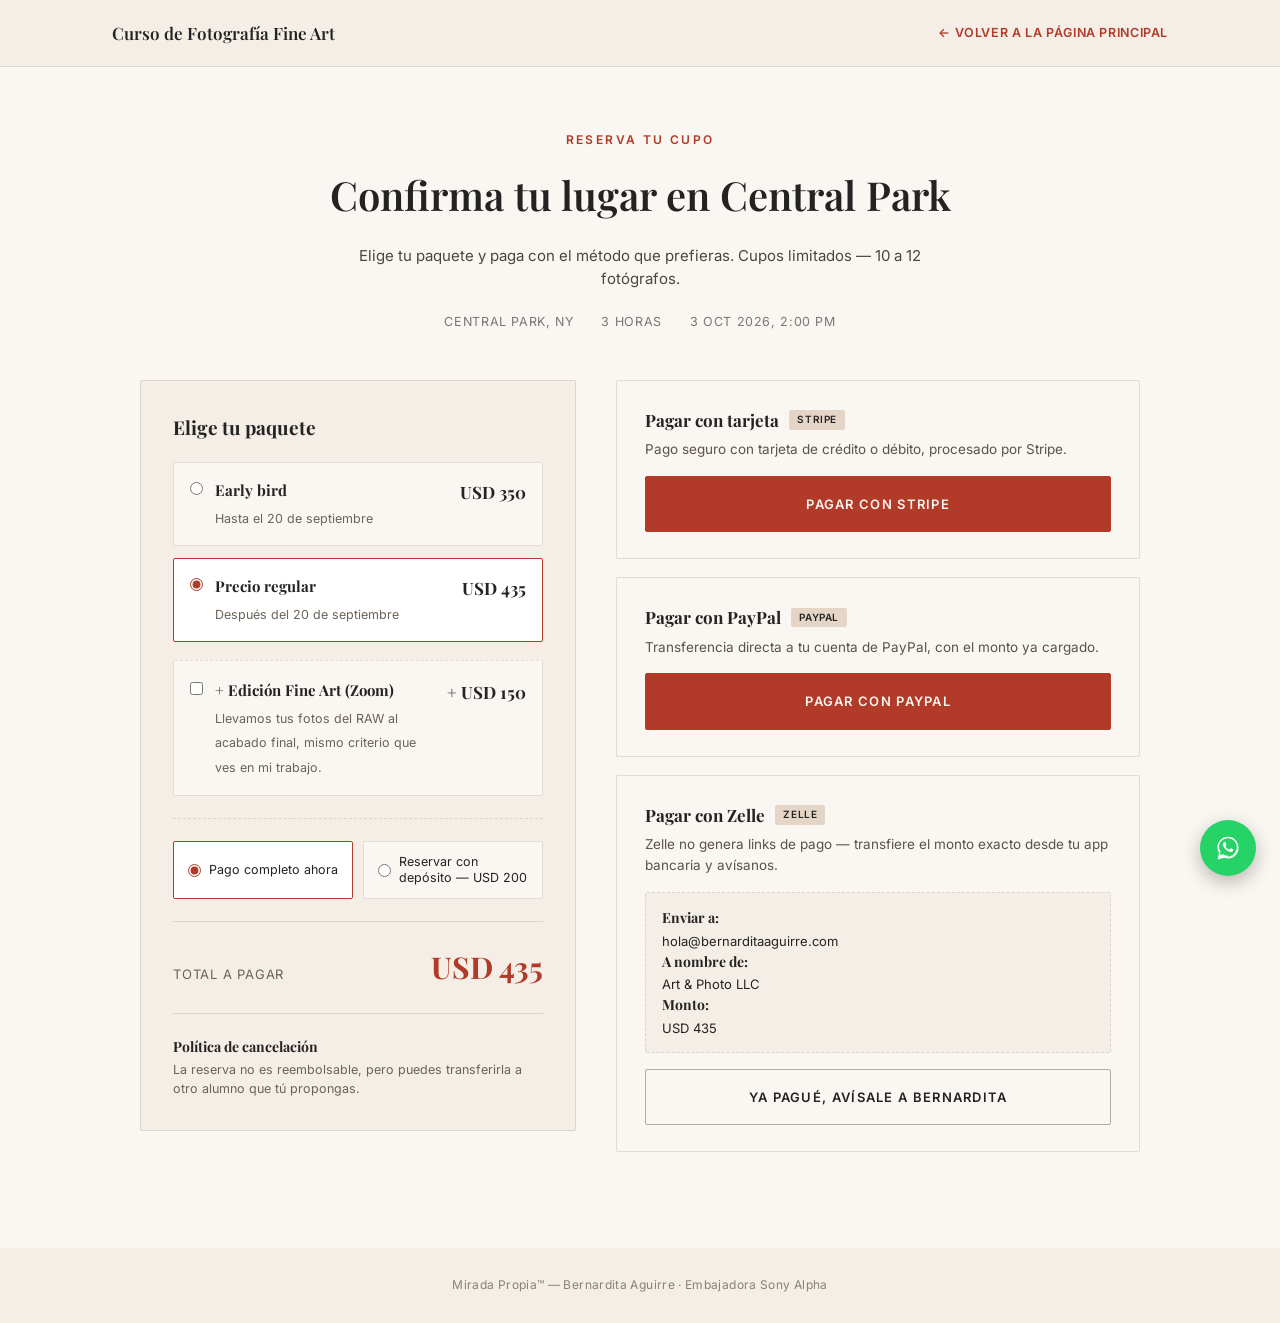
==== commit c2cd7c43: "Revisión de seguridad: limpiar notas obsoletas, reforzar rel=noreferrer, documentar checklist de seg" ====
--- a/reserva.html
+++ b/reserva.html
@@ -98,15 +98,13 @@
         <div class="pay-card">
           <h3>Pagar con tarjeta <span class="pay-badge">Stripe</span></h3>
           <p>Pago seguro con tarjeta de crédito o débito, procesado por Stripe.</p>
-          <a href="#" id="stripe-btn" class="btn" target="_blank" rel="noopener">Pagar con Stripe</a>
-          <div class="placeholder-note">Pendiente: crea tus Payment Links en el Dashboard de Stripe (uno por cada monto — 350, 435, 500 y 585) y pégalos en la constante <code>CONFIG.stripeLinks</code> al final de este archivo.</div>
+          <a href="#" id="stripe-btn" class="btn" target="_blank" rel="noopener noreferrer">Pagar con Stripe</a>
         </div>
 
         <div class="pay-card">
           <h3>Pagar con PayPal <span class="pay-badge">PayPal</span></h3>
           <p>Transferencia directa a tu cuenta de PayPal, con el monto ya cargado.</p>
-          <a href="#" id="paypal-btn" class="btn" target="_blank" rel="noopener">Pagar con PayPal</a>
-          <div class="placeholder-note">Pendiente: reemplaza <code>TU_USUARIO_PAYPAL</code> en <code>CONFIG.paypalUser</code> por tu usuario real de PayPal.Me (paypal.me/tu-usuario).</div>
+          <a href="#" id="paypal-btn" class="btn" target="_blank" rel="noopener noreferrer">Pagar con PayPal</a>
         </div>
 
         <div class="pay-card">
@@ -130,7 +128,7 @@
   Mirada Propia™ — Bernardita Aguirre · Embajadora Sony Alpha
 </footer>
 
-<a href="#" id="whatsapp-float" class="whatsapp-float" target="_blank" rel="noopener" aria-label="Contactar por WhatsApp">
+<a href="#" id="whatsapp-float" class="whatsapp-float" target="_blank" rel="noopener noreferrer" aria-label="Contactar por WhatsApp">
   <svg viewBox="0 0 32 32" aria-hidden="true"><path d="M16.02 3C9.4 3 4 8.4 4 15.02c0 2.35.66 4.55 1.8 6.43L4 29l7.72-1.76a12.9 12.9 0 0 0 4.3.74h.01c6.62 0 12.02-5.4 12.02-12.02C28.05 8.4 22.64 3 16.02 3zm0 21.9h-.01a10.1 10.1 0 0 1-5.14-1.41l-.37-.22-3.83.87.87-3.74-.24-.38a9.98 9.98 0 0 1-1.55-5.3C5.75 9.42 10.34 4.9 16.02 4.9c2.68 0 5.2 1.05 7.09 2.94a9.9 9.9 0 0 1 2.93 7.08c0 5.6-4.6 10.98-10.02 10.98zm5.5-7.65c-.3-.15-1.77-.87-2.04-.97-.27-.1-.47-.15-.67.15-.2.3-.77.97-.94 1.17-.17.2-.35.22-.65.07-.3-.15-1.25-.46-2.38-1.47-.88-.78-1.47-1.75-1.65-2.05-.17-.3-.02-.46.13-.6.13-.13.3-.35.45-.52.15-.17.2-.3.3-.5.1-.2.05-.37-.02-.52-.07-.15-.67-1.62-.92-2.22-.24-.58-.49-.5-.67-.51h-.57c-.2 0-.52.07-.79.37-.27.3-1.04 1.02-1.04 2.48 0 1.46 1.07 2.87 1.22 3.07.15.2 2.1 3.2 5.08 4.49.71.31 1.26.49 1.69.62.71.23 1.36.2 1.87.12.57-.08 1.77-.72 2.02-1.42.25-.7.25-1.3.17-1.42-.07-.13-.27-.2-.57-.35z"/></svg>
 </a>
 
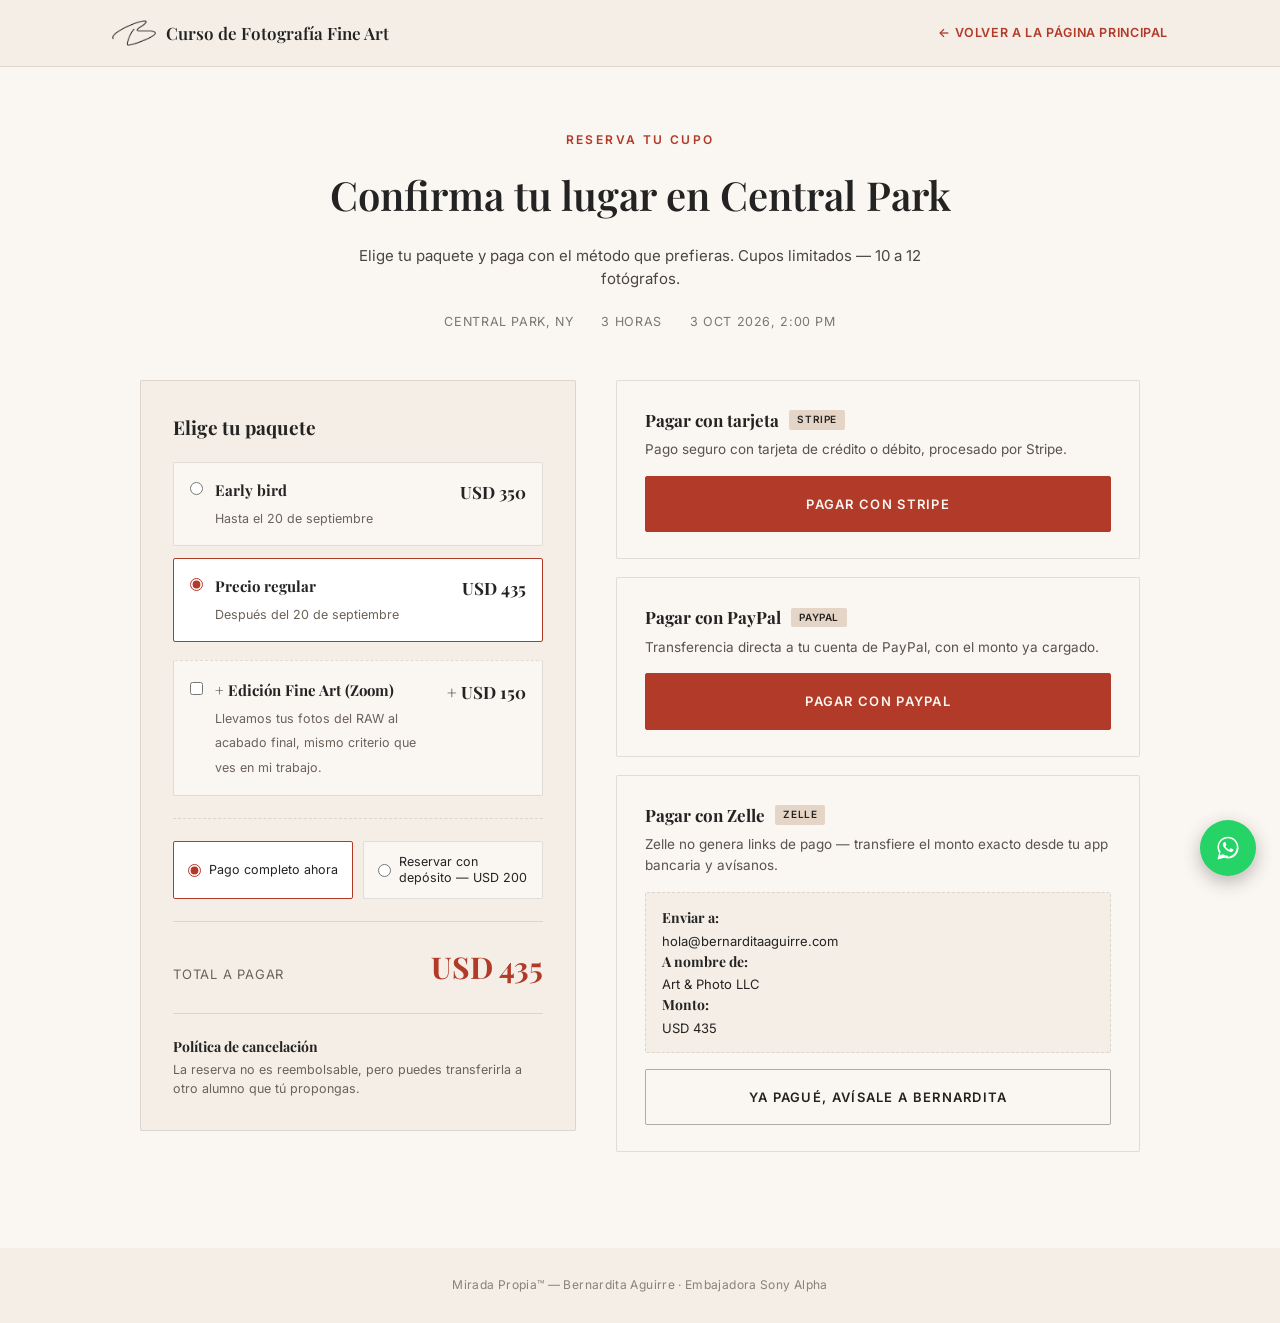
==== commit 82f4d3be: "Agregar el logo (ícono B) al header de la página de reserva, clickeable para volver al menú principa" ====
--- a/reserva.html
+++ b/reserva.html
@@ -18,7 +18,10 @@
 
 <div class="page-header">
   <div class="wrap">
-    <div class="brand">Curso de Fotografía Fine Art</div>
+    <a href="index.html" class="brand">
+      <img src="images/logo-mark-ink.png" alt="Bernardita Aguirre" class="page-logo-mark">
+      Curso de Fotografía Fine Art
+    </a>
     <a href="index.html" class="back">← Volver a la página principal</a>
   </div>
 </div>
--- a/styles.css
+++ b/styles.css
@@ -704,10 +704,14 @@
   gap:16px;
 }
 .page-header .brand{
+  display:flex;
+  align-items:center;
+  gap:10px;
   font-family:var(--serif);
   font-weight:600;
   font-size:17px;
 }
+.page-logo-mark{height:26px; width:auto; display:block;}
 .page-header .back{
   font-size:12.5px;
   letter-spacing:.05em;
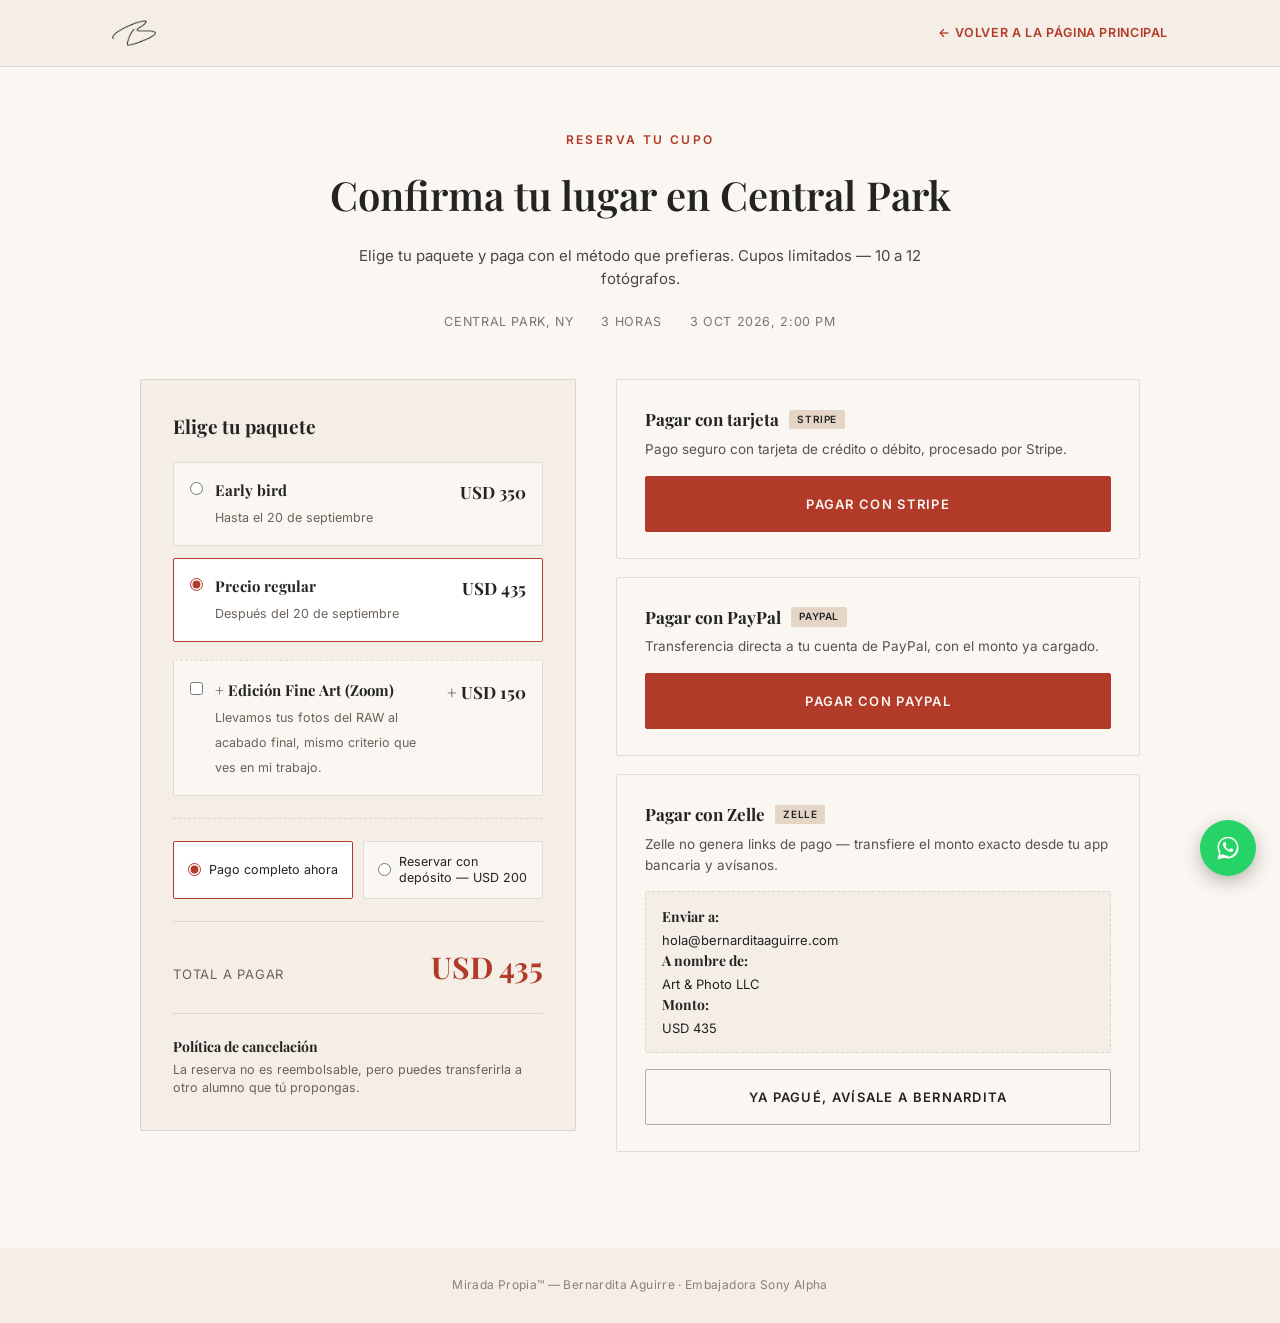
==== commit a85ccfbb: "Dejar solo el logo en el header de la página de reserva, sin el texto al lado Co-Authored-By: Claude" ====
--- a/reserva.html
+++ b/reserva.html
@@ -20,7 +20,6 @@
   <div class="wrap">
     <a href="index.html" class="brand">
       <img src="images/logo-mark-ink.png" alt="Bernardita Aguirre" class="page-logo-mark">
-      Curso de Fotografía Fine Art
     </a>
     <a href="index.html" class="back">← Volver a la página principal</a>
   </div>
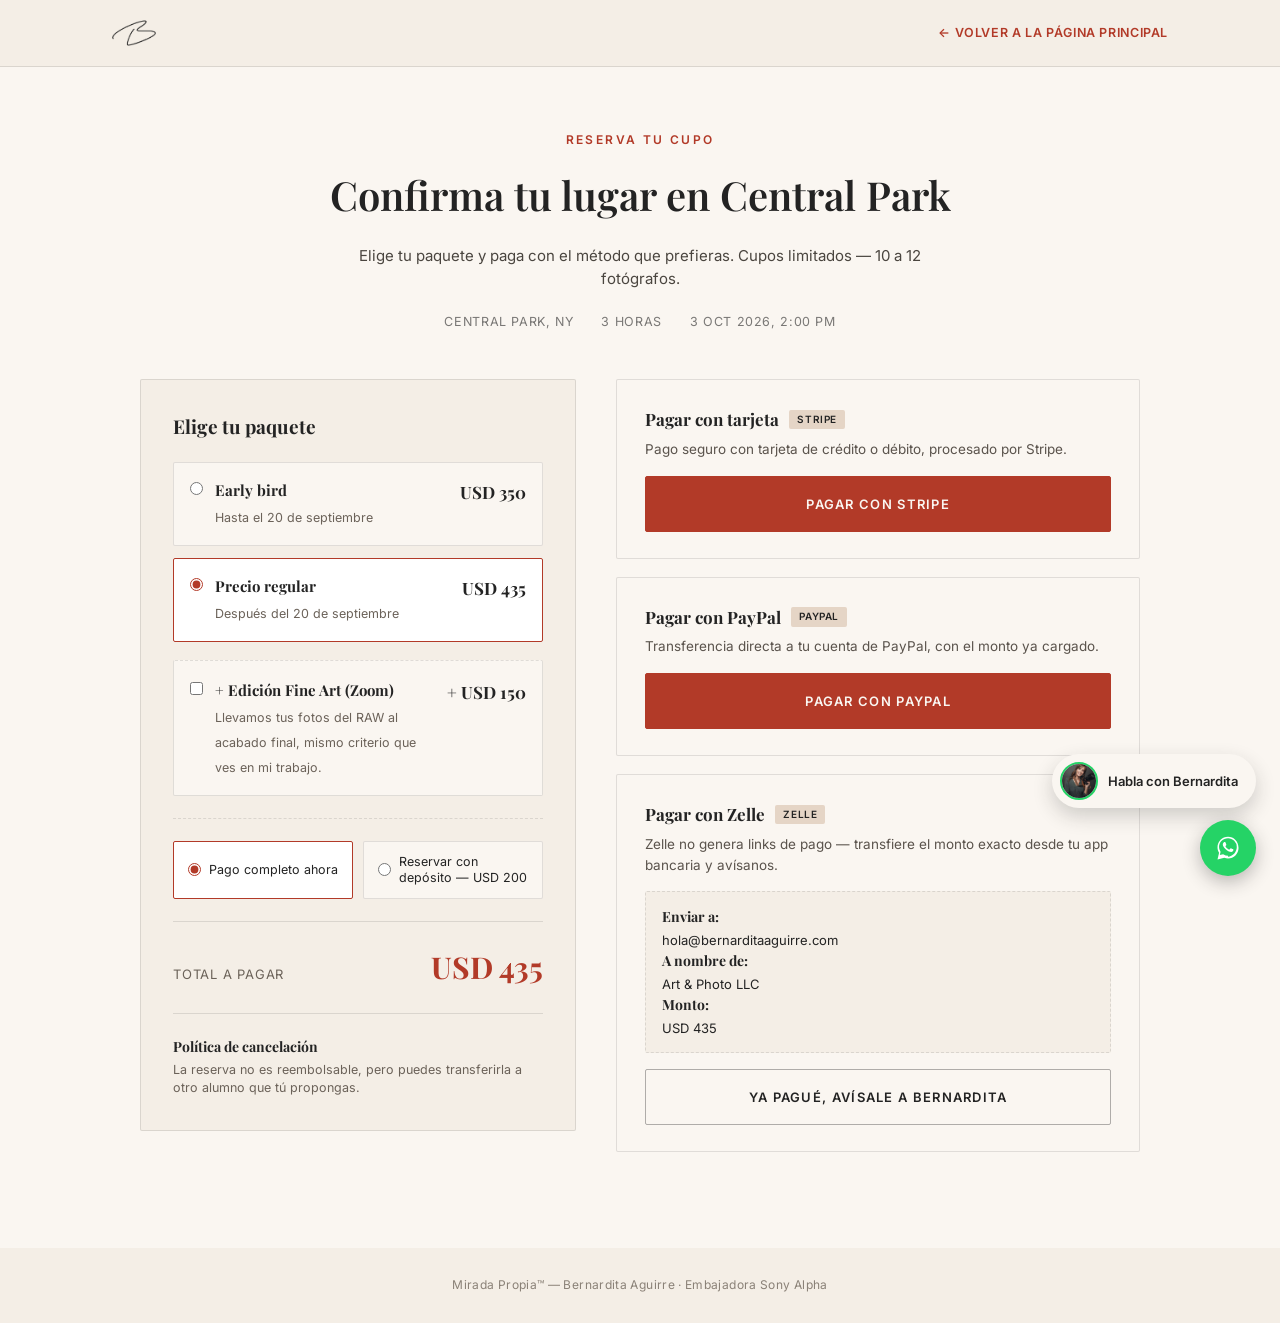
==== commit 19c11da0: "Agregar burbuja 'Habla con Bernardita' con foto arriba del botón de WhatsApp, en ambas páginas Co-Au" ====
--- a/reserva.html
+++ b/reserva.html
@@ -129,6 +129,11 @@
 <footer>
   Mirada Propia™ — Bernardita Aguirre · Embajadora Sony Alpha
 </footer>
+
+<a href="#" id="whatsapp-bubble" class="whatsapp-bubble" target="_blank" rel="noopener noreferrer">
+  <img src="images/bernardita-retrato.jpg" alt="Bernardita Aguirre" class="whatsapp-bubble-photo">
+  <span>Habla con Bernardita</span>
+</a>
 
 <a href="#" id="whatsapp-float" class="whatsapp-float" target="_blank" rel="noopener noreferrer" aria-label="Contactar por WhatsApp">
   <svg viewBox="0 0 32 32" aria-hidden="true"><path d="M16.02 3C9.4 3 4 8.4 4 15.02c0 2.35.66 4.55 1.8 6.43L4 29l7.72-1.76a12.9 12.9 0 0 0 4.3.74h.01c6.62 0 12.02-5.4 12.02-12.02C28.05 8.4 22.64 3 16.02 3zm0 21.9h-.01a10.1 10.1 0 0 1-5.14-1.41l-.37-.22-3.83.87.87-3.74-.24-.38a9.98 9.98 0 0 1-1.55-5.3C5.75 9.42 10.34 4.9 16.02 4.9c2.68 0 5.2 1.05 7.09 2.94a9.9 9.9 0 0 1 2.93 7.08c0 5.6-4.6 10.98-10.02 10.98zm5.5-7.65c-.3-.15-1.77-.87-2.04-.97-.27-.1-.47-.15-.67.15-.2.3-.77.97-.94 1.17-.17.2-.35.22-.65.07-.3-.15-1.25-.46-2.38-1.47-.88-.78-1.47-1.75-1.65-2.05-.17-.3-.02-.46.13-.6.13-.13.3-.35.45-.52.15-.17.2-.3.3-.5.1-.2.05-.37-.02-.52-.07-.15-.67-1.62-.92-2.22-.24-.58-.49-.5-.67-.51h-.57c-.2 0-.52.07-.79.37-.27.3-1.04 1.02-1.04 2.48 0 1.46 1.07 2.87 1.22 3.07.15.2 2.1 3.2 5.08 4.49.71.31 1.26.49 1.69.62.71.23 1.36.2 1.87.12.57-.08 1.77-.72 2.02-1.42.25-.7.25-1.3.17-1.42-.07-.13-.27-.2-.57-.35z"/></svg>
@@ -182,6 +187,7 @@
   const paypalBtn = document.getElementById("paypal-btn");
   const zelleConfirmBtn = document.getElementById("zelle-confirm-btn");
   const whatsappFloat = document.getElementById("whatsapp-float");
+  const whatsappBubble = document.getElementById("whatsapp-bubble");
 
   function currentPackagePrice() {
     return pkgRegular.checked ? 435 : 350;
@@ -226,9 +232,11 @@
   paypalBtn.addEventListener("click", (e) => warnIfPlaceholder(e, paypalBtn.getAttribute("href"), "tu usuario de PayPal"));
   zelleConfirmBtn.addEventListener("click", (e) => warnIfPlaceholder(e, zelleConfirmBtn.getAttribute("href"), "el email de aviso de Zelle"));
   whatsappFloat.addEventListener("click", (e) => warnIfPlaceholder(e, "https://wa.me/" + CONFIG.whatsappNumber, "tu número de WhatsApp"));
+  whatsappBubble.addEventListener("click", (e) => warnIfPlaceholder(e, "https://wa.me/" + CONFIG.whatsappNumber, "tu número de WhatsApp"));
 
   const waText = encodeURIComponent("Hola Bernardita, tengo una consulta sobre el taller en Central Park.");
   whatsappFloat.href = "https://wa.me/" + CONFIG.whatsappNumber + "?text=" + waText;
+  whatsappBubble.href = "https://wa.me/" + CONFIG.whatsappNumber + "?text=" + waText;
 
   [pkgEarly, pkgRegular, pkgAddon, pmFull, pmDeposit].forEach((el) => el.addEventListener("change", updateTotal));
 
--- a/styles.css
+++ b/styles.css
@@ -916,6 +916,43 @@
 }
 .whatsapp-float:hover{transform:scale(1.06);}
 .whatsapp-float svg{width:28px; height:28px; fill:#fff;}
+
+.whatsapp-bubble{
+  position:fixed;
+  bottom:92px;
+  right:24px;
+  display:flex;
+  align-items:center;
+  gap:10px;
+  background:var(--cream);
+  border-radius:30px;
+  padding:8px 18px 8px 8px;
+  box-shadow:0 8px 20px rgba(35,35,35,.2);
+  z-index:200;
+  transition:transform .2s ease;
+  white-space:nowrap;
+}
+.whatsapp-bubble:hover{transform:translateY(-2px);}
+.whatsapp-bubble-photo{
+  width:38px;
+  height:38px;
+  border-radius:50%;
+  object-fit:cover;
+  flex:none;
+  border:2px solid #25D366;
+}
+.whatsapp-bubble span{
+  font-family:var(--sans);
+  font-size:13px;
+  font-weight:600;
+  color:var(--ink);
+}
+
+@media (max-width:860px){
+  .whatsapp-bubble span{font-size:12px;}
+  .whatsapp-bubble{padding:6px 16px 6px 6px; bottom:88px;}
+  .whatsapp-bubble-photo{width:34px; height:34px;}
+}
 
 @media (max-width:860px){
   .hero-band .ph{height:auto; min-height:440px; max-height:none;}
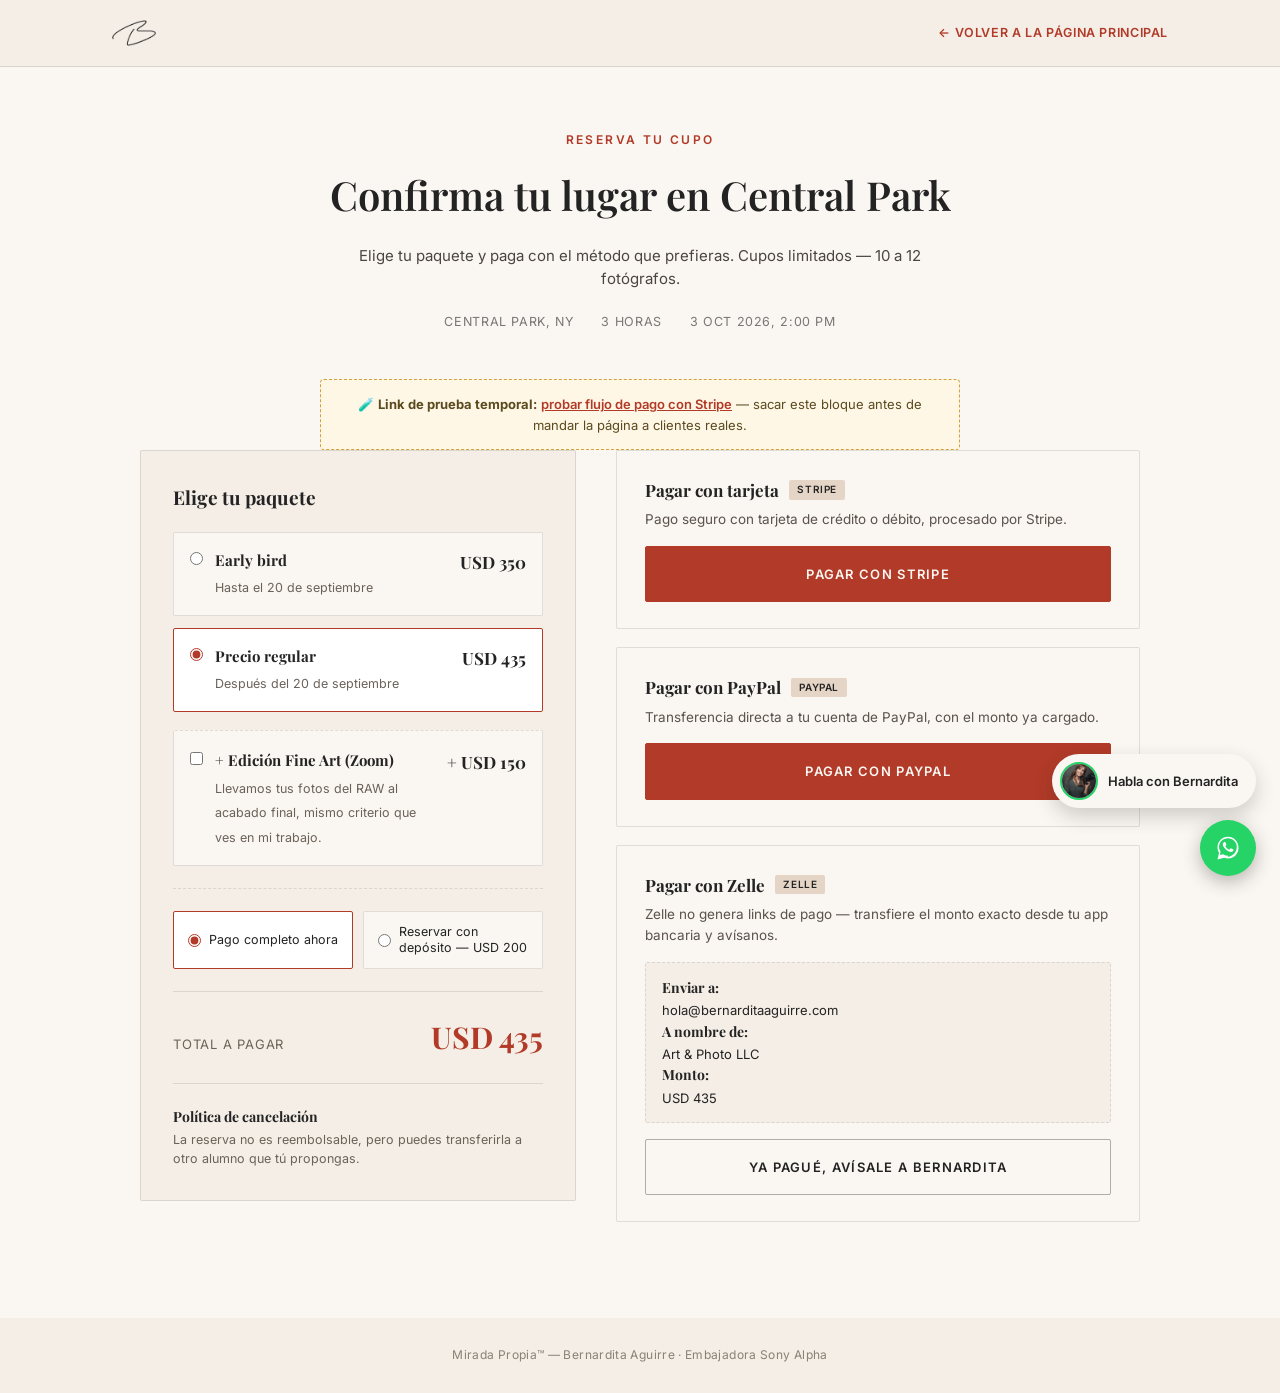
==== commit 239a87d6: "Agregar link temporal de prueba de Stripe para probar el flujo de pago Co-Authored-By: Claude Sonnet" ====
--- a/reserva.html
+++ b/reserva.html
@@ -36,6 +36,11 @@
         <span>3 horas</span>
         <span>3 oct 2026, 2:00 PM</span>
       </div>
+    </div>
+
+    <!-- ⚠️ TEMPORAL — para probar el flujo de pago. Es visible para cualquiera que entre a la página mientras esté acá. Bernardita: avisa cuando lo sacamos. -->
+    <div class="test-payment-note">
+      🧪 <b>Link de prueba temporal:</b> <a href="https://buy.stripe.com/cNi5kC9uo4gf7Nd60o67S0e" target="_blank" rel="noopener noreferrer">probar flujo de pago con Stripe</a> — sacar este bloque antes de mandar la página a clientes reales.
     </div>
 
     <div class="checkout-grid">
--- a/styles.css
+++ b/styles.css
@@ -740,6 +740,19 @@
   text-transform:uppercase;
   color:rgba(35,35,35,.6);
 }
+
+.test-payment-note{
+  max-width:640px;
+  margin:28px auto 0;
+  padding:14px 20px;
+  background:#fff7e6;
+  border:1px dashed #d1a13a;
+  border-radius:4px;
+  font-size:13px;
+  color:#5a4a1f;
+  text-align:center;
+}
+.test-payment-note a{color:var(--terracotta); font-weight:600; text-decoration:underline;}
 
 .checkout-grid{
   display:grid;
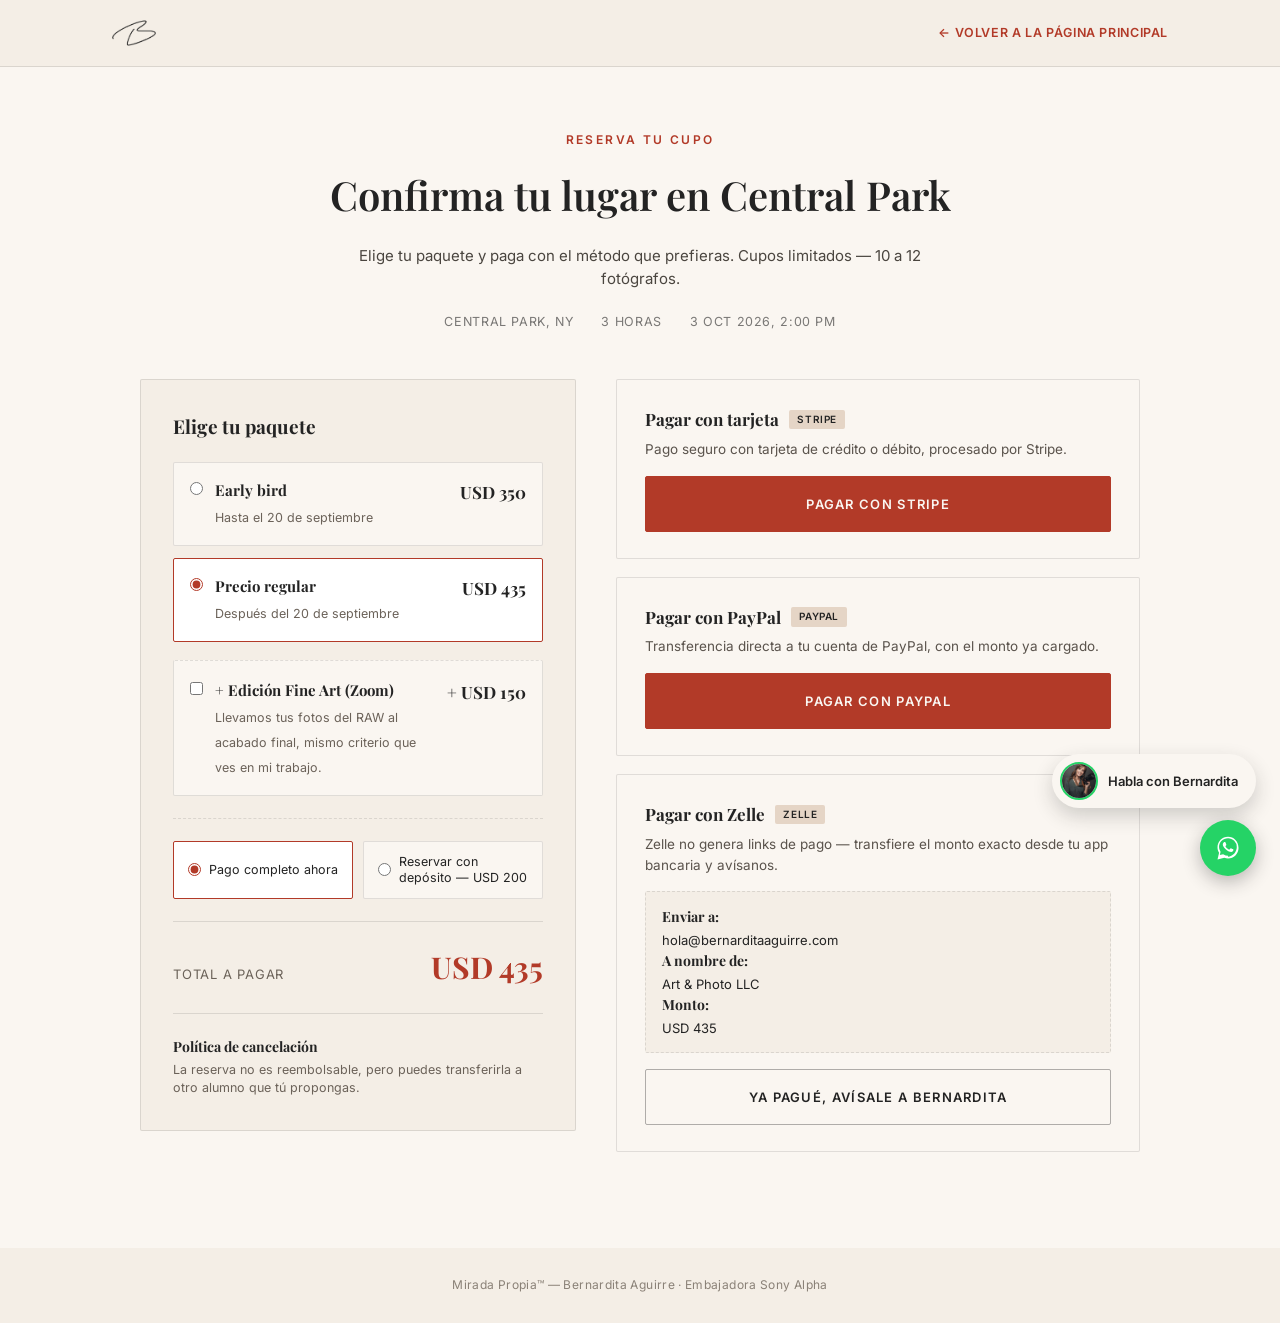
==== commit 04196de1: "Sacar el link temporal de prueba de Stripe Co-Authored-By: Claude Sonnet 5 <noreply@anthropic.com>" ====
--- a/reserva.html
+++ b/reserva.html
@@ -36,11 +36,6 @@
         <span>3 horas</span>
         <span>3 oct 2026, 2:00 PM</span>
       </div>
-    </div>
-
-    <!-- ⚠️ TEMPORAL — para probar el flujo de pago. Es visible para cualquiera que entre a la página mientras esté acá. Bernardita: avisa cuando lo sacamos. -->
-    <div class="test-payment-note">
-      🧪 <b>Link de prueba temporal:</b> <a href="https://buy.stripe.com/cNi5kC9uo4gf7Nd60o67S0e" target="_blank" rel="noopener noreferrer">probar flujo de pago con Stripe</a> — sacar este bloque antes de mandar la página a clientes reales.
     </div>
 
     <div class="checkout-grid">
--- a/styles.css
+++ b/styles.css
@@ -740,19 +740,6 @@
   text-transform:uppercase;
   color:rgba(35,35,35,.6);
 }
-
-.test-payment-note{
-  max-width:640px;
-  margin:28px auto 0;
-  padding:14px 20px;
-  background:#fff7e6;
-  border:1px dashed #d1a13a;
-  border-radius:4px;
-  font-size:13px;
-  color:#5a4a1f;
-  text-align:center;
-}
-.test-payment-note a{color:var(--terracotta); font-weight:600; text-decoration:underline;}
 
 .checkout-grid{
   display:grid;
